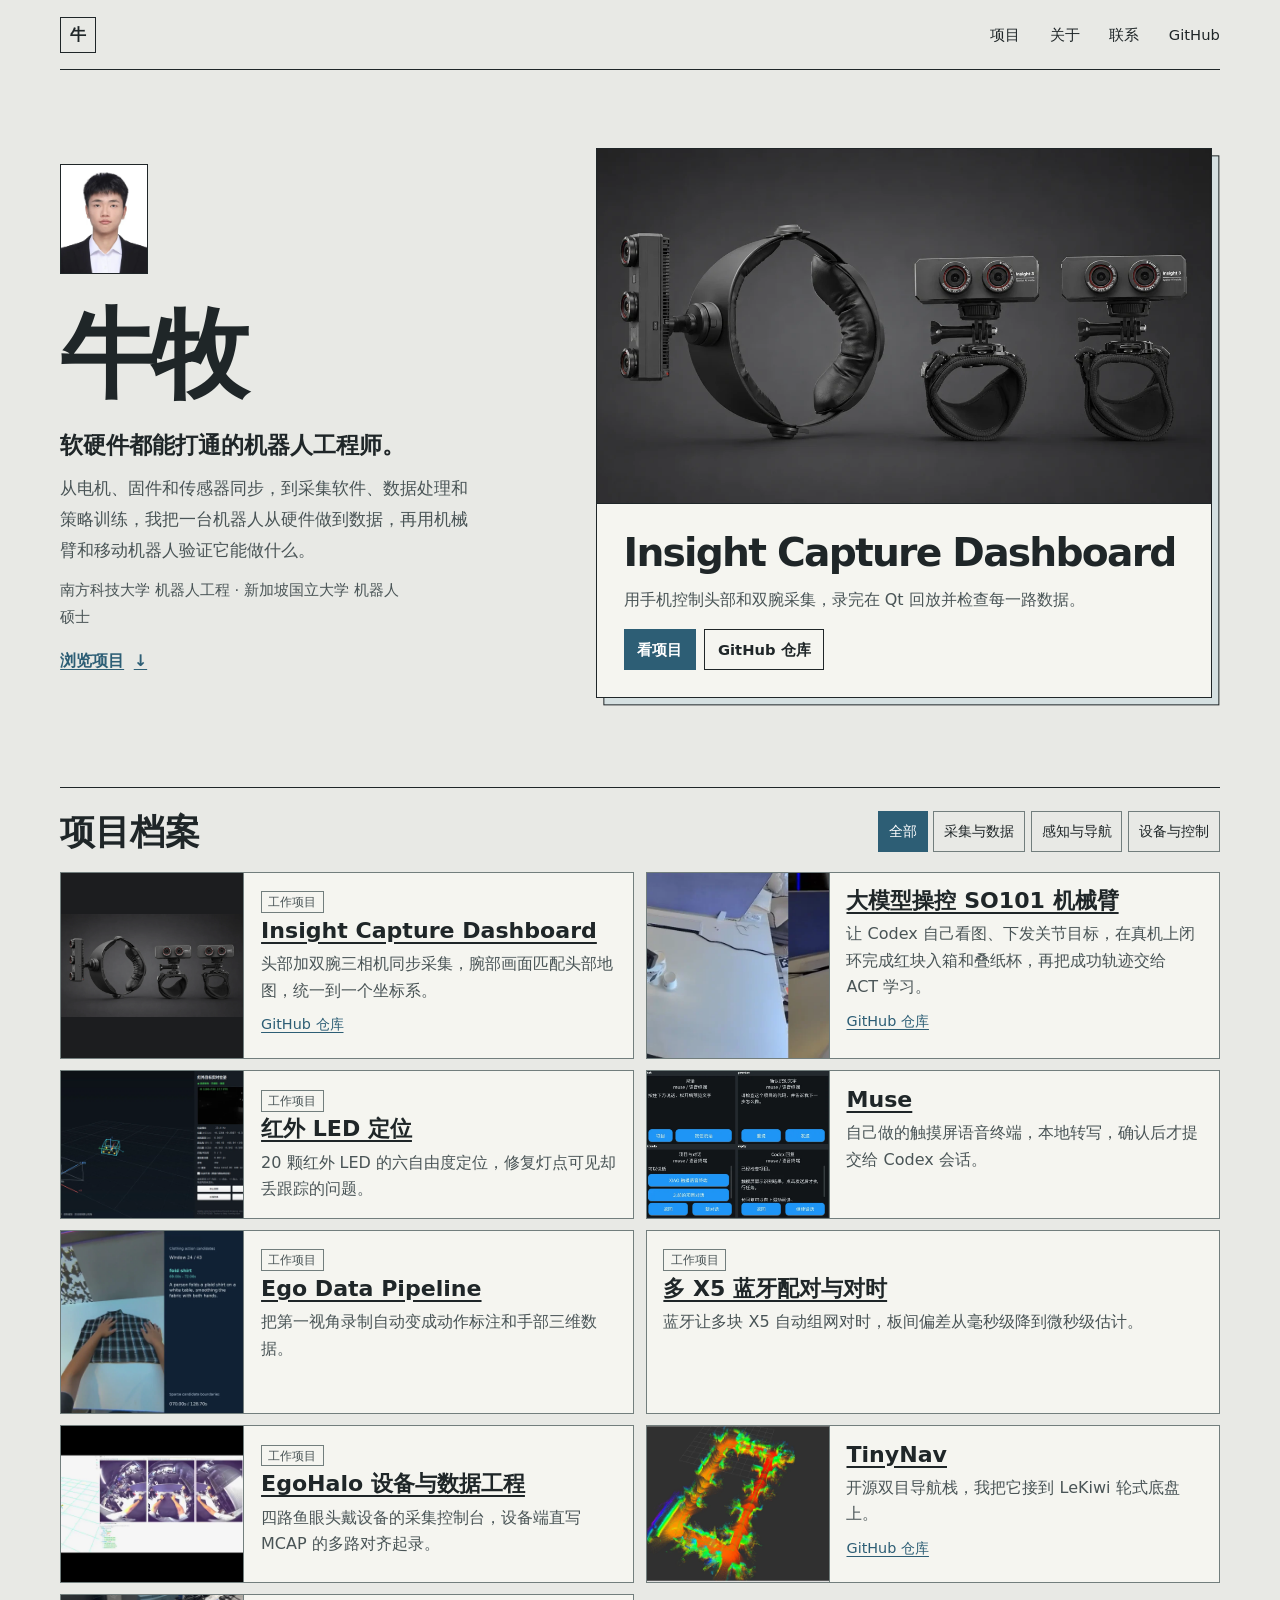
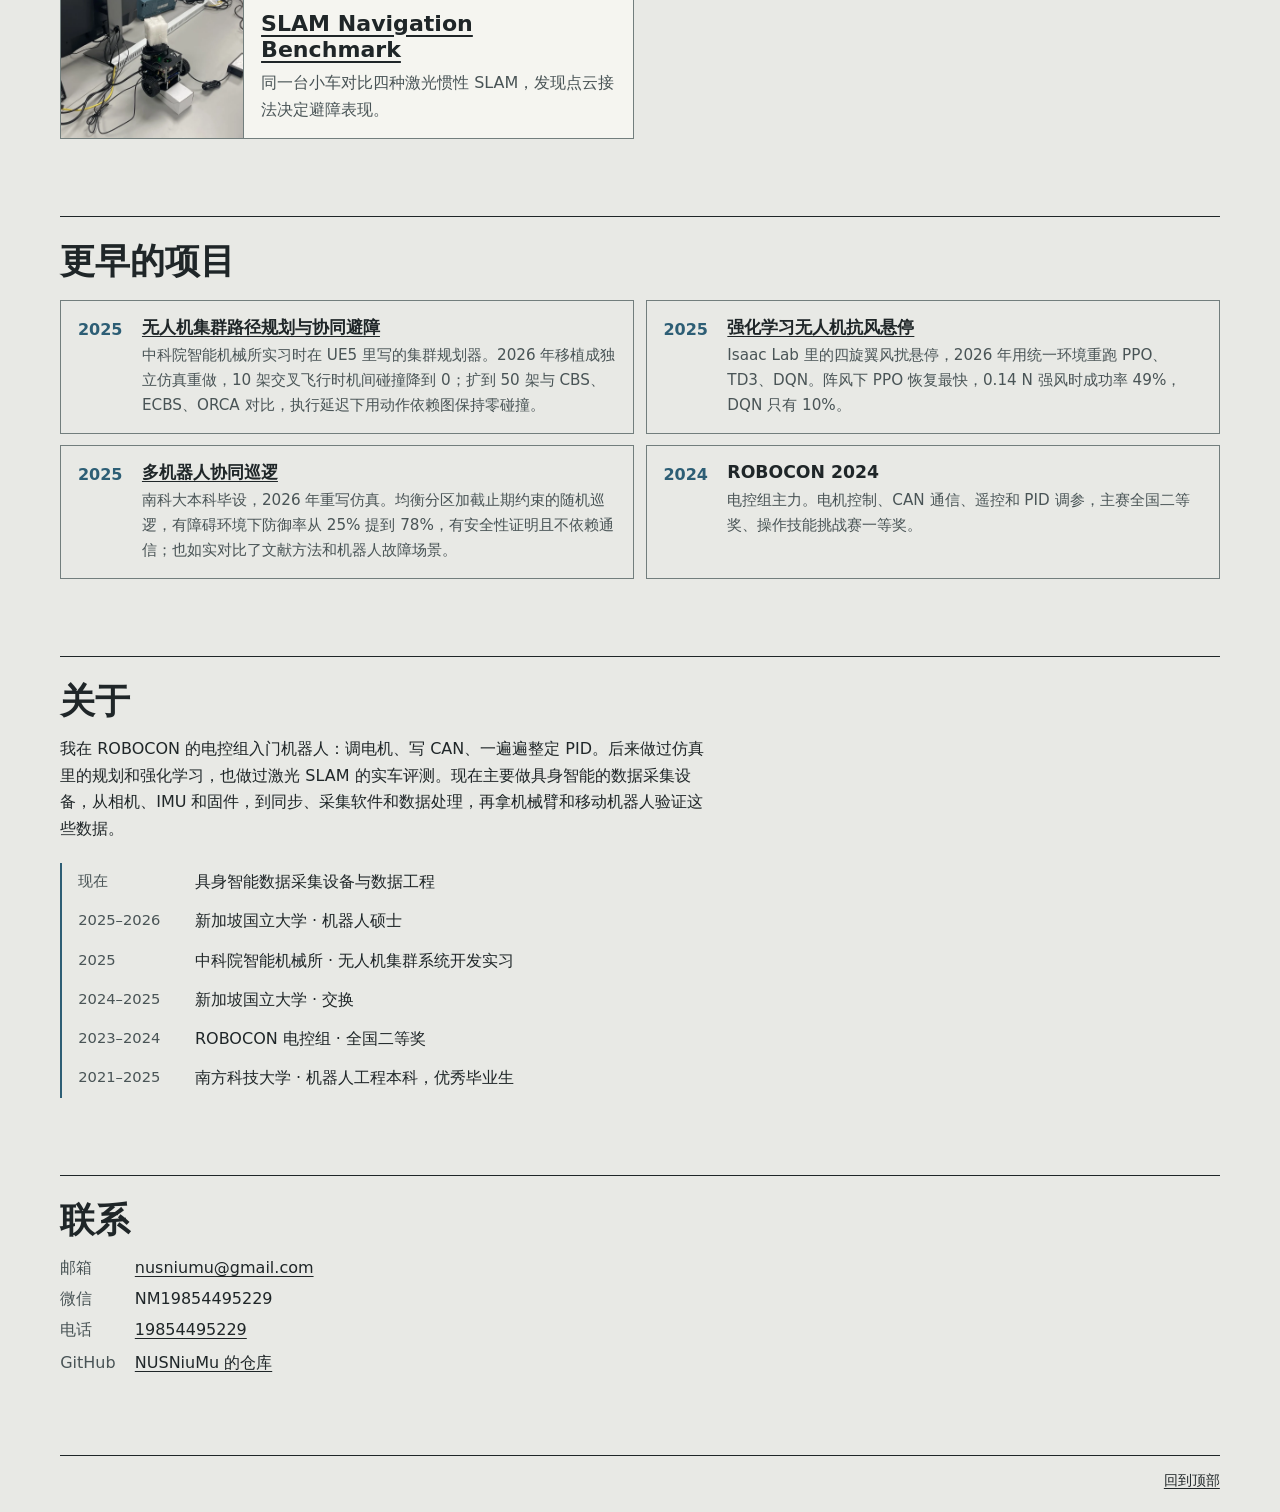
==== index.html @ 0d326bdf "Deepen all project pages: method tables, comparisons, new charts - Add data-table style; method over" ====
<!doctype html>
<html lang="zh-CN">
  <head>
    <meta charset="utf-8">
    <meta name="viewport" content="width=device-width, initial-scale=1">
    <meta name="text-scale" content="scale">
    <meta name="color-scheme" content="light dark">
    <meta name="theme-color" content="#e8e9e5" media="(prefers-color-scheme: light)">
    <meta name="theme-color" content="#181e21" media="(prefers-color-scheme: dark)">
    <meta name="referrer" content="strict-origin-when-cross-origin">
    <meta name="description" content="牛牧的个人网站，记录机器人采集、真机实验和我做的设备。">
    <meta property="og:type" content="website">
    <meta property="og:title" content="牛牧 · 机器人项目">
    <meta property="og:description" content="机器人采集、真机实验和我做的设备。">
    <meta property="og:image" content="https://nusniumu.github.io/assets/project-media/insight-wearable-kit.webp">
    <meta property="og:image:alt" content="Insight 头部与双腕采集设备">
    <title>牛牧 · 机器人项目</title>
    <link rel="canonical" href="https://nusniumu.github.io/">
    <link rel="icon" href="assets/mark.png" type="image/png">
    <link rel="stylesheet" href="assets/site.css?v=f06f04c3">
    <script src="assets/projects.js?v=7955873b" defer></script>
  </head>
  <body id="top">
    <a class="skip-link" href="#main">跳到正文</a>
    <header class="shell masthead">
      <a class="brand" href="#top" aria-label="牛牧首页"><span aria-hidden="true">牛</span></a>
      <nav aria-label="主导航">
        <ul class="nav-list">
          <li><a href="#projects">项目</a></li>
          <li><a href="#about">关于</a></li>
          <li><a href="#contact">联系</a></li>
          <li><a href="https://github.com/NUSNiuMu">GitHub</a></li>
        </ul>
      </nav>
    </header>
    <main id="main" class="shell" tabindex="-1">
      <section class="front">
        <div class="intro">
          <img class="portrait" src="assets/niu-mu.webp" width="440" height="660" alt="牛牧的照片">
          <h1>牛牧</h1>
          <p class="tagline">软硬件都能打通的机器人工程师。</p>
          <p>从电机、固件和传感器同步，到采集软件、数据处理和策略训练，我把一台机器人从硬件做到数据，再用机械臂和移动机器人验证它能做什么。</p>
          <p class="intro-meta">南方科技大学 机器人工程 · 新加坡国立大学 机器人硕士</p>
          <a class="intro-link" href="#projects">浏览项目 <span aria-hidden="true">↓</span></a>
        </div>
        <article class="main-project">
          <img src="assets/project-media/insight-wearable-kit.webp" width="1200" height="676" fetchpriority="high" alt="Insight 头部采集设备及两台腕部相机">
          <div class="main-copy">
            <h2 lang="en">Insight Capture Dashboard</h2>
            <p>用手机控制头部和双腕采集，录完在 Qt 回放并检查每一路数据。</p>
            <div class="actions">
              <a class="button primary" href="projects/insight-capture/">看项目</a>
              <a class="button" href="https://github.com/NUSNiuMu/insight-capture-dashboard">GitHub 仓库</a>
            </div>
          </div>
        </article>
      </section>

      <section id="projects" class="archive" aria-labelledby="archive-title">
        <div id="selected-title" class="archive-heading">
          <h2 id="archive-title">项目档案</h2>
          <search class="project-filter" aria-label="筛选项目" hidden>
            <button type="button" data-filter="all" aria-controls="project-list" aria-pressed="true">全部</button>
            <button type="button" data-filter="data" aria-controls="project-list" aria-pressed="false">采集与数据</button>
            <button type="button" data-filter="navigation" aria-controls="project-list" aria-pressed="false">感知与导航</button>
            <button type="button" data-filter="control" aria-controls="project-list" aria-pressed="false">设备与控制</button>
            <p class="visually-hidden project-count" role="status"></p>
          </search>
        </div>
        <ul class="project-list" id="project-list" role="list">
          <li class="archive-item" data-category="data">
            <article>
              <img class="archive-image kit-thumb" src="assets/project-media/insight-wearable-kit.webp" width="1200" height="676" alt="Insight 头部采集设备及两台腕部相机" loading="lazy">
              <div class="archive-copy">
                <p class="tag">工作项目</p>
                <h3 lang="en"><a href="projects/insight-capture/">Insight Capture Dashboard</a></h3>
                <p>头部加双腕三相机同步采集，腕部画面匹配头部地图，统一到一个坐标系。</p>
                <a class="repo-link" href="https://github.com/NUSNiuMu/insight-capture-dashboard" aria-label="GitHub 仓库：Insight Capture Dashboard">GitHub 仓库</a>
              </div>
            </article></li>
          <li class="archive-item" data-category="control">
            <article>
              <img class="archive-image" src="assets/project-media/so101-cup-dual.webp" width="1078" height="480" alt="Codex 控制机械臂叠纸杯的双路画面" loading="lazy" decoding="async">
              <div class="archive-copy">
                <h3><a href="projects/so101-lerobot/">大模型操控 SO101 机械臂</a></h3>
                <p>让 Codex 自己看图、下发关节目标，在真机上闭环完成红块入箱和叠纸杯，再把成功轨迹交给 ACT 学习。</p>
                <a class="repo-link" href="https://github.com/NUSNiuMu/so101-lerobot-closed-loop" aria-label="GitHub 仓库：大模型操控 SO101 机械臂">GitHub 仓库</a>
              </div>
            </article></li>
          <li class="archive-item" data-category="navigation">
            <article>
              <img class="archive-image" src="assets/project-media/ir-viewer.webp" width="1120" height="700" alt="红外相机的实时三维位姿查看器" loading="lazy" decoding="async">
              <div class="archive-copy">
                <p class="tag">工作项目</p>
                <h3><a href="projects/ir-led-tracker/">红外 LED 定位</a></h3>
                <p>20 颗红外 LED 的六自由度定位，修复灯点可见却丢跟踪的问题。</p>

              </div>
            </article></li>
          <li class="archive-item" data-category="control">
            <article>
              <img class="archive-image" src="assets/project-media/muse-ui.webp" width="660" height="520" alt="Muse 触摸屏交互预览" loading="lazy" decoding="async">
              <div class="archive-copy">
                <h3 lang="en"><a href="projects/muse/">Muse</a></h3>
                <p>自己做的触摸屏语音终端，本地转写，确认后才提交给 Codex 会话。</p>

              </div>
            </article></li>
          <li class="archive-item" data-category="data">
            <article>
              <img class="archive-image" src="assets/project-media/ego-action-review.webp" width="800" height="800" alt="录制画面与动作候选的对照" loading="lazy" decoding="async">
              <div class="archive-copy">
                <p class="tag">工作项目</p>
                <h3 lang="en"><a href="projects/ego-data-pipeline/">Ego Data Pipeline</a></h3>
                <p>把第一视角录制自动变成动作标注和手部三维数据。</p>

              </div>
            </article></li>
          <li class="archive-item" data-category="control">
            <article>

              <div class="archive-copy">
                <p class="tag">工作项目</p>
                <h3><a href="projects/multi-x5-time-sync/">多 X5 蓝牙配对与对时</a></h3>
                <p>蓝牙让多块 X5 自动组网对时，板间偏差从毫秒级降到微秒级估计。</p>

              </div>
            </article></li>
          <li class="archive-item" data-category="data">
            <article>
              <img class="archive-image" src="assets/insight-v1/insight-egohalo-four-view.webp" width="1280" height="720" alt="EgoHalo 的四路实机相机与位姿" loading="lazy" decoding="async">
              <div class="archive-copy">
                <p class="tag">工作项目</p>
                <h3><a href="projects/egohalo/">EgoHalo 设备与数据工程</a></h3>
                <p>四路鱼眼头戴设备的采集控制台，设备端直写 MCAP 的多路对齐起录。</p>

              </div>
            </article></li>
          <li class="archive-item" data-category="navigation">
            <article>
              <img class="archive-image" src="assets/tinynav-map.webp" width="960" height="708" alt="TinyNav 上游地图示例" loading="lazy">
              <div class="archive-copy">
                <h3 lang="en"><a href="projects/tinynav/">TinyNav</a></h3>
                <p>开源双目导航栈，我把它接到 LeKiwi 轮式底盘上。</p>
                <a class="repo-link" href="https://github.com/UniflexAI/tinynav" aria-label="GitHub 仓库：TinyNav">GitHub 仓库</a>
              </div>
            </article></li>
          <li class="archive-item" data-category="navigation">
            <article>
              <img class="archive-image" src="assets/slam-robot.webp" width="1200" height="640" alt="实验桌上的移动机器人底盘和 Livox MID360 激光雷达" loading="lazy" decoding="async">
              <div class="archive-copy">
                <h3 lang="en"><a href="projects/slam-navigation/">SLAM Navigation Benchmark</a></h3>
                <p>同一台小车对比四种激光惯性 SLAM，发现点云接法决定避障表现。</p>
              </div>
            </article></li>
        </ul>
      </section>

      <section id="early" class="archive" aria-labelledby="early-title">
        <h2 id="early-title">更早的项目</h2>
        <ul class="early-list" role="list">
          <li>
            <span class="early-year">2025</span>
            <div>
              <h3><a href="projects/drone-swarm-planning/">无人机集群路径规划与协同避障</a></h3>
              <p>中科院智能机械所实习时在 UE5 里写的集群规划器。2026 年移植成独立仿真重做，10 架交叉飞行时机间碰撞降到 0；扩到 50 架与 CBS、ECBS、ORCA 对比，执行延迟下用动作依赖图保持零碰撞。</p>
            </div>
          </li>
          <li>
            <span class="early-year">2025</span>
            <div>
              <h3><a href="projects/drone-hover-rl/">强化学习无人机抗风悬停</a></h3>
              <p>Isaac Lab 里的四旋翼风扰悬停，2026 年用统一环境重跑 PPO、TD3、DQN。阵风下 PPO 恢复最快，0.14 N 强风时成功率 49%，DQN 只有 10%。</p>
            </div>
          </li>
          <li>
            <span class="early-year">2025</span>
            <div>
              <h3><a href="projects/multi-robot-patrol/">多机器人协同巡逻</a></h3>
              <p>南科大本科毕设，2026 年重写仿真。均衡分区加截止期约束的随机巡逻，有障碍环境下防御率从 25% 提到 78%，有安全性证明且不依赖通信；也如实对比了文献方法和机器人故障场景。</p>
            </div>
          </li>
          <li>
            <span class="early-year">2024</span>
            <div>
              <h3 lang="en">ROBOCON 2024</h3>
              <p>电控组主力。电机控制、CAN 通信、遥控和 PID 调参，主赛全国二等奖、操作技能挑战赛一等奖。</p>
            </div>
          </li>
        </ul>
      </section>

      <section id="about" class="archive" aria-labelledby="about-title">
        <h2 id="about-title">关于</h2>
        <p class="about-text">我在 ROBOCON 的电控组入门机器人：调电机、写 CAN、一遍遍整定 PID。后来做过仿真里的规划和强化学习，也做过激光 SLAM 的实车评测。现在主要做具身智能的数据采集设备，从相机、IMU 和固件，到同步、采集软件和数据处理，再拿机械臂和移动机器人验证这些数据。</p>
        <ol class="timeline" role="list">
          <li><span>现在</span>具身智能数据采集设备与数据工程</li>
          <li><span>2025–2026</span>新加坡国立大学 · 机器人硕士</li>
          <li><span>2025</span>中科院智能机械所 · 无人机集群系统开发实习</li>
          <li><span>2024–2025</span>新加坡国立大学 · 交换</li>
          <li><span>2023–2024</span>ROBOCON 电控组 · 全国二等奖</li>
          <li><span>2021–2025</span>南方科技大学 · 机器人工程本科，优秀毕业生</li>
        </ol>
      </section>

      <section id="contact">
        <h2>联系</h2>
        <dl class="contact-details">
          <dt>邮箱</dt>
          <dd><a href="mailto:nusniumu@gmail.com">nusniumu@gmail.com</a></dd>
          <dt>微信</dt>
          <dd>NM19854495229</dd>
          <dt>电话</dt>
          <dd><a href="tel:+8619854495229">19854495229</a></dd>
          <dt>GitHub</dt>
          <dd><a href="https://github.com/NUSNiuMu?tab=repositories">NUSNiuMu 的仓库</a></dd>
        </dl>
      </section>
    </main>
    <footer class="shell site-footer"><a href="#top">回到顶部</a></footer>
  </body>
</html>
---- assets/site.css ----
:root {
  color-scheme: light dark;
  --page: #e8e9e5;
  --ink: #1f2628;
  --muted: #495456;
  --line: #727e7d;
  --paper: #f5f5f0;
  --accent: #2d5e75;
  --on-accent: #fff;
  --tint: #d5e0e1;
  --measure: 73rem;
  --gutter: clamp(1rem, 4.7vw, 4.5rem);
  font-family: "PingFang SC", "Noto Sans CJK SC", "Microsoft YaHei", system-ui, sans-serif;
  line-height: 1.65;
  background: var(--page);
  color: var(--ink);
}

@media (prefers-color-scheme: dark) {
  :root {
    --page: #181e21;
    --ink: #e6ebea;
    --muted: #b0bdbd;
    --line: #78898c;
    --paper: #222b2e;
    --accent: #9bc8de;
    --on-accent: #162226;
    --tint: #293e46;
  }
}

*, *::before, *::after { box-sizing: border-box; }
body { margin: 0; }
img, video { display: block; max-inline-size: 100%; block-size: auto; }
h1, h2, h3, figure, p { margin: 0; }
h1, h2, h3 { line-height: 1.19; text-wrap: balance; overflow-wrap: anywhere; }
p, a { overflow-wrap: anywhere; }
a { color: inherit; text-underline-offset: .2em; text-decoration-thickness: .075em; }
a:hover { color: var(--accent); }
button { font: inherit; cursor: pointer; }
:focus-visible { outline: 3px solid var(--accent); outline-offset: 4px; }
[hidden] { display: none !important; }
[tabindex="-1"]:focus { outline: none; }
[id] { scroll-margin-block: 1.25rem; }
::selection { background: var(--accent); color: var(--on-accent); }

.shell {
  inline-size: min(var(--measure), 100% - 2 * var(--gutter));
  margin-inline: auto;
}

.skip-link {
  position: absolute;
  inset: .55rem auto auto var(--gutter);
  z-index: 2;
  background: var(--accent);
  color: var(--on-accent);
  padding: .4rem .8rem;
  transform: translateY(-150%);
}

.skip-link:focus { transform: none; color: var(--on-accent); }

.visually-hidden {
  position: absolute;
  inline-size: 1px;
  block-size: 1px;
  overflow: hidden;
  clip-path: inset(50%);
  white-space: nowrap;
}

.masthead, .case-header {
  display: flex;
  flex-wrap: wrap;
  align-items: center;
  justify-content: space-between;
  gap: .45rem 1.3rem;
  min-block-size: 4.4rem;
  padding-block: .55rem;
  border-block-end: 1px solid var(--ink);
}

.brand {
  display: inline-grid;
  place-items: center;
  min-inline-size: 2.25rem;
  min-block-size: 2.25rem;
  padding-inline: .32rem;
  border: 1px solid var(--ink);
  font-weight: 730;
  line-height: 1.1;
  text-decoration: none;
}
.brand:hover { border-color: var(--accent); }

.nav-list, .project-list, .toc ul, .metrics, .case-links {
  list-style: none;
  padding: 0;
  margin: 0;
}

.nav-list { display: flex; flex-wrap: wrap; gap: 0 clamp(.6rem, 2.55vw, 1.85rem); }
.nav-list a { display: inline-flex; align-items: center; min-block-size: 2.25rem; font-size: .92rem; text-decoration: none; }
.nav-list a:hover { text-decoration: underline; }

.front {
  display: grid;
  grid-template-columns: minmax(0, .84fr) minmax(0, 1.16fr);
  gap: clamp(2rem, 6.6vw, 6.25rem);
  align-items: center;
  padding-block: clamp(2.6rem, 6.1vw, 5.35rem) clamp(3.45rem, 7vw, 5.75rem);
}

.intro { min-inline-size: 0; }
.portrait {
  inline-size: 5.5rem;
  aspect-ratio: 4 / 5;
  object-fit: cover;
  object-position: 50% 30%;
  border: 1px solid var(--ink);
  background: var(--paper);
  margin-block-end: 1.4rem;
}
.intro h1 { font-size: clamp(3.45rem, 7.7vw, 6.05rem); font-weight: 800; letter-spacing: -.06em; }
.intro p { max-inline-size: 24em; margin-block-start: 1.45rem; font-size: 1.09rem; line-height: 1.78; }
.intro-link { display: inline-flex; align-items: center; gap: .6rem; min-block-size: 2.6rem; margin-block-start: .65rem; color: var(--accent); font-weight: 690; }

.main-project {
  min-inline-size: 0;
  margin-inline-end: .46rem;
  border: 1px solid var(--ink);
  background: var(--paper);
  box-shadow: .46rem .46rem 0 -1px var(--tint), .46rem .46rem 0 0 var(--ink);
}
.main-project > img { inline-size: 100%; aspect-ratio: 1200 / 690; object-fit: cover; background: var(--tint); }
.main-copy { padding: clamp(1rem, 2.5vw, 1.65rem); border-block-start: 1px solid var(--ink); }
.main-copy h2 { font-family: system-ui, sans-serif; font-size: clamp(1.55rem, 3.1vw, 2.45rem); font-weight: 760; letter-spacing: -.045em; }
.main-copy p { margin-block-start: .65rem; color: var(--muted); }
.actions { display: flex; flex-wrap: wrap; gap: .5rem; margin-block-start: 1rem; }
.button, .case-links a {
  display: inline-flex;
  align-items: center;
  min-block-size: 2.55rem;
  padding: .35rem .8rem;
  border: 1px solid var(--ink);
  font-size: .92rem;
  font-weight: 660;
  text-decoration: none;
}
.button:hover, .case-links a:hover { background: var(--tint); border-color: var(--accent); }
.button.primary { background: var(--accent); border-color: var(--accent); color: var(--on-accent); }
.button.primary:hover { text-decoration: underline; }

.archive, #contact { border-block-start: 1px solid var(--ink); padding-block: 1.45rem clamp(2.65rem, 6vw, 4.8rem); }
.archive h2, #contact h2 { font-size: clamp(1.55rem, 3vw, 2.2rem); font-weight: 760; }

.archive-heading { display: flex; flex-wrap: wrap; align-items: start; justify-content: space-between; gap: .85rem; }
.project-filter { display: flex; flex-wrap: wrap; gap: .35rem; }
.project-filter button {
  min-block-size: 2.55rem;
  padding: .3rem .62rem;
  border: 1px solid var(--line);
  background: transparent;
  color: var(--ink);
  font-size: .89rem;
}
.project-filter button:hover { border-color: var(--accent); color: var(--accent); }
.project-filter button[aria-pressed="true"] { background: var(--accent); border-color: var(--accent); color: var(--on-accent); }
.project-list { display: grid; grid-template-columns: repeat(2, minmax(0, 1fr)); gap: .7rem; margin-block-start: 1.15rem; }
.archive-item { min-inline-size: 0; border: 1px solid var(--line); background: var(--paper); }
.archive-item article { block-size: 100%; display: grid; grid-template-columns: minmax(0, 1fr); }
.archive-item article:has(.archive-image) { grid-template-columns: 32% minmax(0, 1fr); }
.archive-image { inline-size: 100%; block-size: 100%; min-block-size: 6.2rem; object-fit: cover; border-inline-end: 1px solid var(--line); background: var(--tint); }
.archive-copy { min-inline-size: 0; padding: .95rem 1.05rem; }
.archive-copy h3 { font-size: clamp(1.14rem, 2vw, 1.38rem); }
.archive-copy p { margin-block-start: .45rem; color: var(--muted); }
.repo-link { display: inline-flex; align-items: center; min-block-size: 2.25rem; margin-block-start: .2rem; color: var(--accent); font-size: .9rem; }

.contact-details { display: grid; grid-template-columns: auto minmax(0, 1fr); align-items: baseline; gap: .2rem 1.2rem; margin-block: .8rem 0; }
.contact-details dt { color: var(--muted); }
.contact-details dd { margin: 0; overflow-wrap: anywhere; }
.contact-details a, .site-footer a { display: inline-flex; align-items: center; min-block-size: 1.85rem; }
.site-footer { display: flex; justify-content: end; border-block-start: 1px solid var(--ink); padding-block: .6rem 1.05rem; font-size: .9rem; }

.case-shell { padding-block: clamp(2rem, 5vw, 4.4rem) clamp(2.8rem, 6vw, 5rem); }
.case-title, .case-intro { max-inline-size: 68rem; margin-block-end: clamp(1.5rem, 3.4vw, 2.75rem); }
.case-title h1, .case-intro h1 { font-size: clamp(2.35rem, 6.25vw, 5rem); font-weight: 780; letter-spacing: -.054em; overflow-wrap: anywhere; }
.case-back { display: inline-flex; align-items: center; min-block-size: 1.8rem; color: var(--accent); font-weight: 660; }
.lead, .case-intro p { max-inline-size: 53ch; margin-block-start: .9rem; color: var(--muted); font-size: 1.1rem; }
.case-links { display: flex; flex-wrap: wrap; gap: .55rem; margin-block-start: .85rem; }

.case-media { max-inline-size: 65rem; margin-block-end: 1.4rem; }
.case-media img, .case-media video { inline-size: 100%; border: 1px solid var(--ink); background: var(--tint); }
.case-media video { aspect-ratio: 16 / 9; }
.case-media figcaption { padding-block: .45rem 0; color: var(--muted); font-size: .92rem; }
.case-media figcaption a { color: var(--accent); }
.case-media.map img { max-block-size: 32rem; object-fit: contain; background: #eee; }

.steps {
  display: grid;
  grid-template-columns: repeat(auto-fit, minmax(min(100%, 10.5rem), 1fr));
  list-style: none;
  counter-reset: step;
  gap: 1px;
  margin: 0;
  padding: 1px;
  background: var(--line);
}
.steps li {
  counter-increment: step;
  display: flex;
  gap: .62rem;
  min-block-size: 3.15rem;
  align-items: center;
  padding: .7rem .75rem;
  border-inline-start: 3px solid var(--accent);
  background: var(--paper);
  font-weight: 650;
}
.steps li::before { content: counter(step); color: var(--accent); font-variant-numeric: tabular-nums; font-weight: 720; }
.steps.parallel li::before { content: none; }


.case-layout { display: grid; grid-template-columns: minmax(9rem, .29fr) minmax(0, 1fr); gap: clamp(1.5rem, 6vw, 5rem); align-items: start; margin-block-start: clamp(2rem, 4.4vw, 3.4rem); }
.toc { position: sticky; inset-block-start: 1.1rem; min-inline-size: 0; border-block-start: 1px solid var(--ink); padding-block-start: .7rem; }
.toc a { display: block; padding-block: .28rem; font-size: .96rem; }
.chapter, .case-section { border-block-start: 1px solid var(--line); padding-block: 1.1rem 1.9rem; }
.chapter h2, .case-section h2 { font-size: clamp(1.45rem, 3vw, 2.2rem); letter-spacing: -.025em; }
.chapter h3 { margin-block-start: 1.55rem; font-size: 1.13rem; }
.chapter p, .case-section p { max-inline-size: 64ch; margin-block-start: .75rem; }
.chapter .steps { margin-block-start: 1rem; }
.chapter .case-media { margin-block: 1.2rem 0; }
.case-return { margin-block-start: 1.25rem; }

.metrics { max-inline-size: 36rem; display: grid; gap: .7rem; margin-block-start: 1rem; }
.metrics li { display: grid; grid-template-columns: minmax(0, 1fr) auto; gap: .15rem .9rem; align-items: baseline; padding: .55rem .75rem; border: 1px solid var(--line); background: var(--paper); }
.metrics strong { font-variant-numeric: tabular-nums; }
.bar { grid-column: 1 / -1; display: block; block-size: .25rem; background: var(--tint); }
.bar span { display: block; block-size: 100%; inline-size: calc(var(--fraction) * 100%); background: var(--accent); }

@media (max-width: 54rem) {
  .front { gap: 1.75rem; }
  .case-layout { display: block; }
  .toc { position: static; margin-block-end: 1.5rem; }
  .toc ul { display: flex; flex-wrap: wrap; gap: .1rem 1rem; }
}

@media (max-width: 42rem) {
  .front, .project-list { grid-template-columns: minmax(0, 1fr); }
  .front { gap: 1.7rem; padding-block: 1.75rem 2.65rem; }
  .intro { display: grid; grid-template-columns: auto minmax(0, 1fr); align-items: center; column-gap: .85rem; }
  .portrait { inline-size: 3.65rem; margin: 0; }
  .intro h1 { font-size: clamp(2.9rem, 9vw, 4.4rem); }
  .intro p, .intro-link { grid-column: 1 / -1; }
  .intro p { margin-block-start: .9rem; font-size: 1rem; }
  .intro-link { justify-self: start; margin-block-start: .2rem; }
}

@media (max-width: 22rem) {
  .archive-item article:has(.archive-image) { grid-template-columns: minmax(0, 1fr); }
  .archive-image { block-size: auto; max-block-size: 9rem; border-inline-end: 0; border-block-end: 1px solid var(--line); }
  .nav-list { column-gap: .55rem; }
  .main-project { margin-inline-end: .35rem; box-shadow: .35rem .35rem 0 -1px var(--tint), .35rem .35rem 0 0 var(--ink); }
}

@media (forced-colors: active) {
  .project-filter button[aria-pressed="true"], .button.primary { border: 2px solid Highlight; }
}

.archive-image.kit-thumb { object-fit: contain; background: #1c1d1f; }
.case-media .sample-video { aspect-ratio: auto; }

.insight-hero {
  display: grid;
  grid-template-columns: minmax(0, .88fr) minmax(0, 1.12fr);
  gap: clamp(1.4rem, 4vw, 3.65rem);
  align-items: center;
  padding-block-end: clamp(1.35rem, 3vw, 2.4rem);
  border-block-end: 1px solid var(--ink);
}
.insight-hero .case-title, .insight-hero .case-media { margin-block-end: 0; }
.insight-hero h1 { font-size: clamp(2.45rem, 5.35vw, 4.45rem); }
.insight-case .chapter { padding-block: clamp(1.35rem, 3vw, 2.3rem) clamp(2rem, 4vw, 3.5rem); }
.insight-case .chapter h3 { margin-block-start: clamp(1.6rem, 3.3vw, 2.6rem); }
.insight-figure { margin-block: 1.35rem; }
.insight-figure figcaption { margin-block-start: .55rem; color: var(--muted); font-size: .9rem; }
.kit-photo { inline-size: 100%; block-size: auto; border: 1px solid var(--ink); }

.insight-pairs, .insight-flow, .insight-results {
  display: grid;
  grid-template-columns: repeat(3, minmax(0, 1fr));
  margin-block: 1.2rem 0;
  border-block: 1px solid var(--line);
}
.insight-pairs > div, .insight-flow > li, .insight-results > div { padding: .8rem; }
.insight-pairs > div + div, .insight-flow > li + li, .insight-results > div + div { border-inline-start: 1px solid var(--line); }
.insight-pairs dt, .insight-flow strong { color: var(--accent); font-weight: 720; }
.insight-pairs dd, .insight-results dd, .qt-tools dd { margin-inline-start: 0; }
.insight-pairs dd, .insight-flow span { display: block; margin-block-start: .18rem; }
.insight-flow { padding: 0; list-style: none; background: var(--paper); }
.insight-flow strong { display: block; }
.recording-inputs { grid-template-columns: repeat(2, minmax(0, 1fr)); }
.insight-case .recording-output {
  max-inline-size: none;
  margin: 0;
  padding: .72rem .8rem;
  background: var(--tint);
}
.recording-output strong, .recording-output span { display: block; }
.insight-results { font-variant-numeric: tabular-nums; }
.insight-results dt { color: var(--muted); font-size: .88rem; }
.insight-results dd { font-size: clamp(1.25rem, 2.6vw, 1.8rem); font-weight: 770; overflow-wrap: anywhere; }

.qt-tools { margin-block: .85rem 0; }
.qt-tools > div {
  display: grid;
  grid-template-columns: minmax(0, 8.2rem) minmax(0, 1fr);
  gap: .35rem 1.2rem;
  padding-block: .85rem;
  border-block-start: 1px solid var(--line);
}
.qt-tools dt { font-weight: 740; overflow-wrap: anywhere; }
.qt-tools dd { max-inline-size: 60ch; }
.quality-examples { display: grid; grid-template-columns: repeat(2, minmax(0, 1fr)); gap: 1rem; }

@media (max-width: 54rem) {
  .insight-hero { grid-template-columns: minmax(0, 1fr); }
}

@media (max-width: 42rem) {
  .insight-pairs, .insight-flow, .insight-results, .qt-tools > div, .quality-examples { grid-template-columns: minmax(0, 1fr); }
  .insight-pairs > div + div, .insight-flow > li + li, .insight-results > div + div {
    border-inline-start: 0;
    border-block-start: 1px solid var(--line);
  }
}

.insight-v1 .insight-media-grid {
  display: grid;
  grid-template-columns: repeat(2, minmax(0, 1fr));
  gap: 1.1rem;
}
.insight-v1 .insight-text-media {
  display: grid;
  grid-template-columns: minmax(0, 1fr) minmax(0, .65fr);
  align-items: start;
  gap: clamp(1rem, 3vw, 2.4rem);
  margin-block: 1.2rem;
}
.insight-v1 .insight-phone-section { grid-template-columns: minmax(0, .72fr) minmax(0, 1fr); }
.insight-v1 .device-phone { inline-size: min(100%, 21rem); }
.insight-v1 .insight-text-media > .case-media { margin-block: 0; }
.insight-v1 .insight-text-media > div > p { margin-block-start: 0; }
.insight-v1 .insight-media-title {
  display: block;
  margin-block-end: .15rem;
  color: var(--ink);
  font-weight: 720;
}
.insight-v1 .insight-facts { margin-block: 1rem 0; }
.insight-v1 .insight-facts > div {
  border-block-start: 1px solid var(--line);
  padding-block: .6rem;
}
.insight-v1 .insight-facts dt { font-weight: 700; }
.insight-v1 .insight-facts dd {
  margin: .2rem 0 0;
  color: var(--muted);
}
.insight-v1 .screenshot-link { display: block; }
.insight-v1 .insight-disclosure {
  margin-block: 1.1rem;
  border-block: 1px solid var(--line);
}
.insight-v1 .insight-disclosure > summary {
  padding-block: .72rem;
  cursor: pointer;
  font-weight: 660;
}
.insight-v1 .insight-disclosure[open] { padding-block-end: .95rem; }
.insight-v1 .insight-disclosure[open] > .case-media,
.insight-v1 .insight-disclosure[open] > .insight-media-grid > .case-media { margin-block-start: .55rem; }
.insight-v1 .insight-mobile-gallery { max-inline-size: 43rem; }

@media (max-width: 42rem) {
  .insight-v1 .insight-text-media,
  .insight-v1 .insight-media-grid { grid-template-columns: minmax(0, 1fr); }
  .insight-v1 .device-phone { margin-inline: auto; }
}

/* Portfolio case figures */
.portfolio-case .case-title-line { display: block; }
.portfolio-case .insight-text-media .case-media img {
  max-block-size: 24rem;
  object-fit: contain;
  background: var(--paper);
}
.portfolio-case .insight-text-media > div > p + p { margin-block-start: .8rem; }
.portfolio-case .comparison,
.portfolio-case .action-mask {
  padding: clamp(.75rem, 2vw, 1.15rem);
  border: 1px solid var(--line);
  background: var(--paper);
}
.portfolio-case .comparison figcaption { padding-block-start: 0; }
.portfolio-case .comparison dl {
  display: grid;
  grid-template-columns: repeat(auto-fit, minmax(min(100%, 9rem), 1fr));
  gap: .9rem;
  margin-block: .9rem 0;
}
.portfolio-case .comparison dt { font-size: .88rem; }
.portfolio-case .comparison dd { margin: .15rem 0 0; font-variant-numeric: tabular-nums; }
.portfolio-case .comparison dd b { font-size: 1.4rem; }
.portfolio-case .comparison-track {
  display: block;
  block-size: .34rem;
  margin-block-start: .4rem;
  background: var(--tint);
}
.portfolio-case .comparison-track > span {
  display: block;
  block-size: 100%;
  background: var(--accent);
}
.portfolio-case .mask-grid {
  display: grid;
  grid-template-columns: repeat(8, minmax(0, 1fr));
  gap: .28rem;
}
.portfolio-case .mask-grid > span {
  min-block-size: 1.6rem;
  border: 1px solid var(--line);
  background: var(--tint);
}
.portfolio-case .mask-grid > span:first-child {
  background: var(--accent);
  border-color: var(--accent);
}
@media (min-width: 42rem) {
  .portfolio-case .mask-grid { grid-template-columns: repeat(16, minmax(0, 1fr)); }
}

/* Homepage: tagline, tags, early projects, about */
.intro .tagline { margin-block-start: 1.1rem; font-size: clamp(1.2rem, 2.2vw, 1.45rem); font-weight: 720; line-height: 1.4; }
.intro .tagline + p { margin-block-start: .7rem; color: var(--muted); }
.intro .intro-meta { margin-block-start: .7rem; color: var(--muted); font-size: .92rem; }
.tag { display: inline-block; margin-block-end: .3rem; padding: 0 .4rem; border: 1px solid var(--line); color: var(--muted); font-size: .78rem; line-height: 1.6; }
.archive-copy .tag { margin-block-start: 0; color: var(--muted); }

.early-list { list-style: none; padding: 0; margin: 1.15rem 0 0; display: grid; grid-template-columns: repeat(2, minmax(0, 1fr)); gap: .7rem; }
.early-list li { display: grid; grid-template-columns: 3.2rem minmax(0, 1fr); gap: .8rem; padding: .95rem 1.05rem; border: 1px solid var(--line); }
.early-year { color: var(--accent); font-weight: 720; font-variant-numeric: tabular-nums; }
.early-list h3 { font-size: 1.08rem; }
.early-list p { margin-block-start: .35rem; color: var(--muted); font-size: .95rem; }

.about-text { max-inline-size: 64ch; margin-block-start: .9rem; }
.timeline { list-style: none; padding: 0; margin: 1.3rem 0 0; max-inline-size: 44rem; border-inline-start: 2px solid var(--accent); }
.timeline li { display: grid; grid-template-columns: 6.5rem minmax(0, 1fr); gap: .8rem; padding: .4rem 0 .4rem 1rem; }
.timeline span { color: var(--muted); font-variant-numeric: tabular-nums; font-size: .92rem; }

@media (max-width: 42rem) {
  .early-list { grid-template-columns: minmax(0, 1fr); }
  .intro .tagline, .intro .intro-meta { grid-column: 1 / -1; }
  .timeline li { grid-template-columns: minmax(0, 1fr); gap: 0; }
}

/* Case summary box */
.case-summary {
  display: grid;
  grid-template-columns: repeat(2, minmax(0, 1fr));
  margin: clamp(1.2rem, 3vw, 2rem) 0 0;
  border: 1px solid var(--ink);
  background: var(--paper);
}
.case-summary > div { padding: .75rem 1rem; border-block-end: 1px solid var(--line); }
.case-summary > div:nth-child(odd) { border-inline-end: 1px solid var(--line); }
.case-summary > div:nth-last-child(-n+2) { border-block-end: 0; }
.case-summary dt { color: var(--muted); font-size: .85rem; }
.case-summary dd { margin: .15rem 0 0; }
.case-summary .summary-key { background: var(--tint); }
.case-summary .summary-key dt { color: var(--accent); font-weight: 720; }

/* Horizontal bar comparison */
.portfolio-case .bar-compare { padding: clamp(.75rem, 2vw, 1.15rem); border: 1px solid var(--line); background: var(--paper); }
.portfolio-case .bar-compare figcaption { padding-block-start: 0; }
.bar-compare dl { display: grid; gap: .55rem; margin: .9rem 0 0; }
.bar-compare dl > div { display: grid; grid-template-columns: minmax(0, 11rem) minmax(0, 1fr); gap: .8rem; align-items: center; }
.bar-compare dt { font-size: .9rem; }
.bar-compare dd { display: grid; grid-template-columns: minmax(0, 1fr) 4rem; gap: .6rem; align-items: center; margin: 0; font-variant-numeric: tabular-nums; }
.bar-compare dd b { text-align: end; }
.bar-track { display: block; block-size: .7rem; background: var(--tint); }
.bar-track > span { display: block; block-size: 100%; background: var(--line); }
.bar-compare .is-best .bar-track > span { background: var(--accent); }
.bar-compare .is-best dt { font-weight: 720; }

.plain-list { margin: .8rem 0 0; padding-inline-start: 1.2rem; max-inline-size: 64ch; }
.plain-list li + li { margin-block-start: .55rem; }

@media (max-width: 42rem) {
  .case-summary { grid-template-columns: minmax(0, 1fr); }
  .case-summary > div:nth-child(odd) { border-inline-end: 0; }
  .case-summary > div:nth-last-child(2) { border-block-end: 1px solid var(--line); }
  .bar-compare dl > div { grid-template-columns: minmax(0, 1fr); gap: .2rem; }
}
.case-media.portrait-media { max-inline-size: 22rem; }
.bar-compare dd { grid-template-columns: minmax(0, 1fr) 5.2rem; }
.bar-compare dd b { white-space: nowrap; }

/* Data comparison tables */
.portfolio-case .data-table { margin-block: 1.25rem; border: 1px solid var(--line); background: var(--paper); overflow-x: auto; }
.portfolio-case .data-table table { inline-size: 100%; border-collapse: collapse; font-variant-numeric: tabular-nums; font-size: .92rem; }
.portfolio-case .data-table caption { caption-side: top; text-align: start; padding: .75rem .85rem .4rem; color: var(--muted); font-size: .88rem; }
.portfolio-case .data-table caption strong { display: block; color: var(--ink); font-size: .98rem; }
.portfolio-case .data-table th, .portfolio-case .data-table td { padding: .5rem .85rem; text-align: start; border-block-start: 1px solid color-mix(in srgb, var(--line) 45%, transparent); vertical-align: top; }
.portfolio-case .data-table thead th { color: var(--muted); font-weight: 650; font-size: .85rem; border-block-start: 0; }
.portfolio-case .data-table td.num, .portfolio-case .data-table th.num { text-align: end; white-space: nowrap; }
.portfolio-case .data-table tr.is-best td { background: var(--tint); font-weight: 700; }
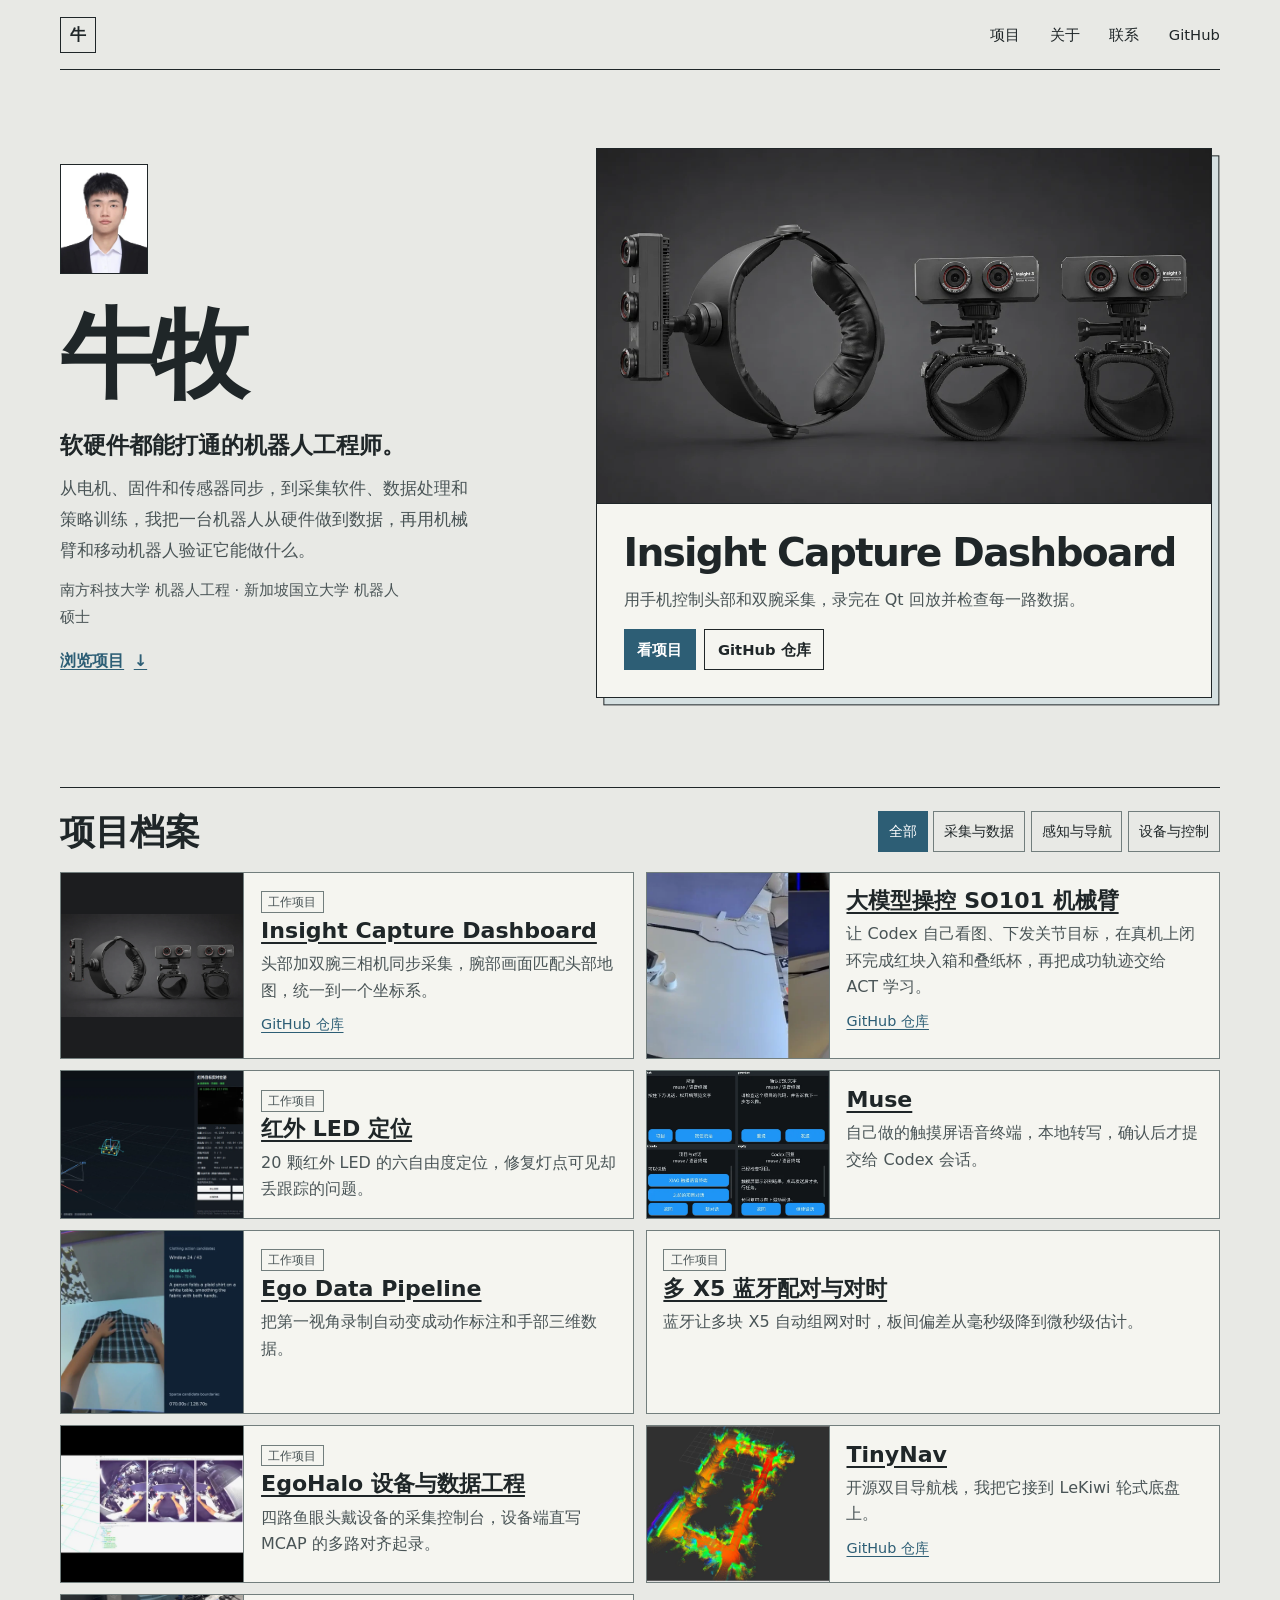
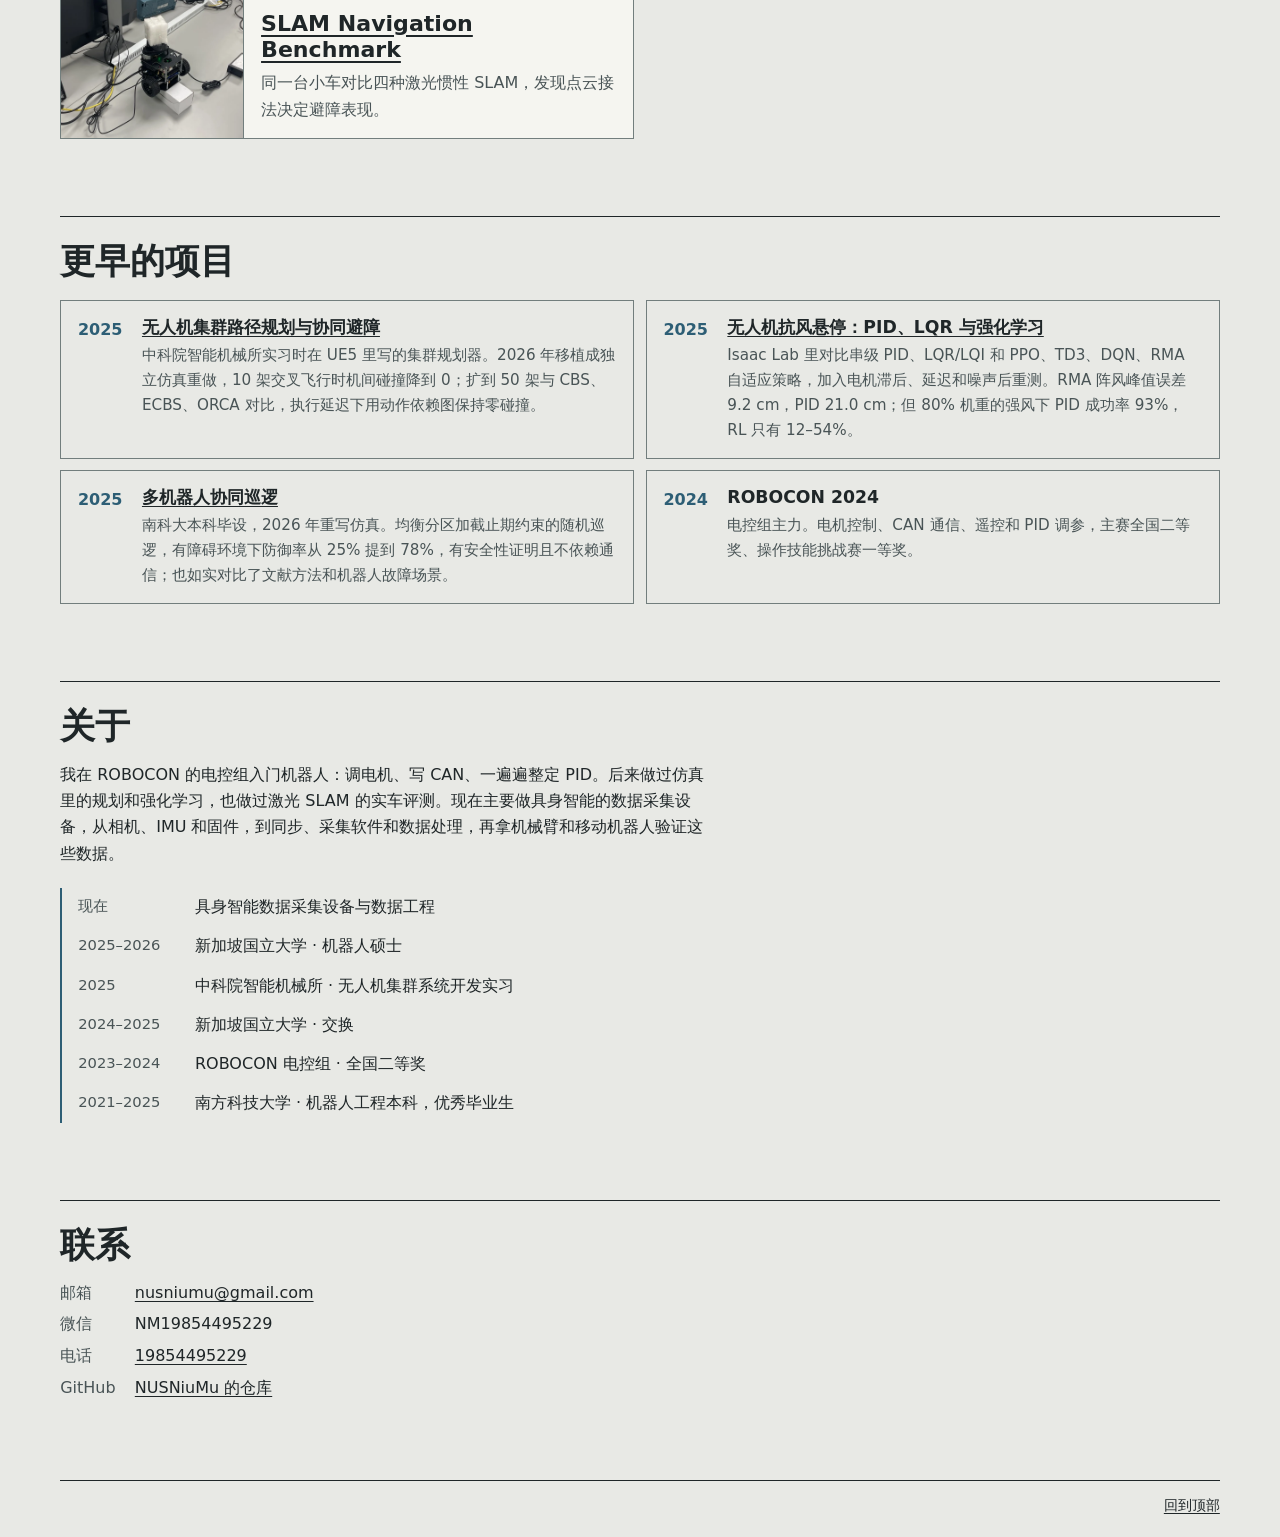
==== commit 850aa83e: "RL page: PID/LQR/LQI vs RL comparison, realistic v2 sim, CTBR and RMA results Co-Authored-By: Claude" ====
--- a/index.html
+++ b/index.html
@@ -169,8 +169,8 @@
           <li>
             <span class="early-year">2025</span>
             <div>
-              <h3><a href="projects/drone-hover-rl/">强化学习无人机抗风悬停</a></h3>
-              <p>Isaac Lab 里的四旋翼风扰悬停，2026 年用统一环境重跑 PPO、TD3、DQN。阵风下 PPO 恢复最快，0.14 N 强风时成功率 49%，DQN 只有 10%。</p>
+              <h3><a href="projects/drone-hover-rl/">无人机抗风悬停：PID、LQR 与强化学习</a></h3>
+              <p>Isaac Lab 里对比串级 PID、LQR/LQI 和 PPO、TD3、DQN、RMA 自适应策略，加入电机滞后、延迟和噪声后重测。RMA 阵风峰值误差 9.2 cm，PID 21.0 cm；但 80% 机重的强风下 PID 成功率 93%，RL 只有 12–54%。</p>
             </div>
           </li>
           <li>
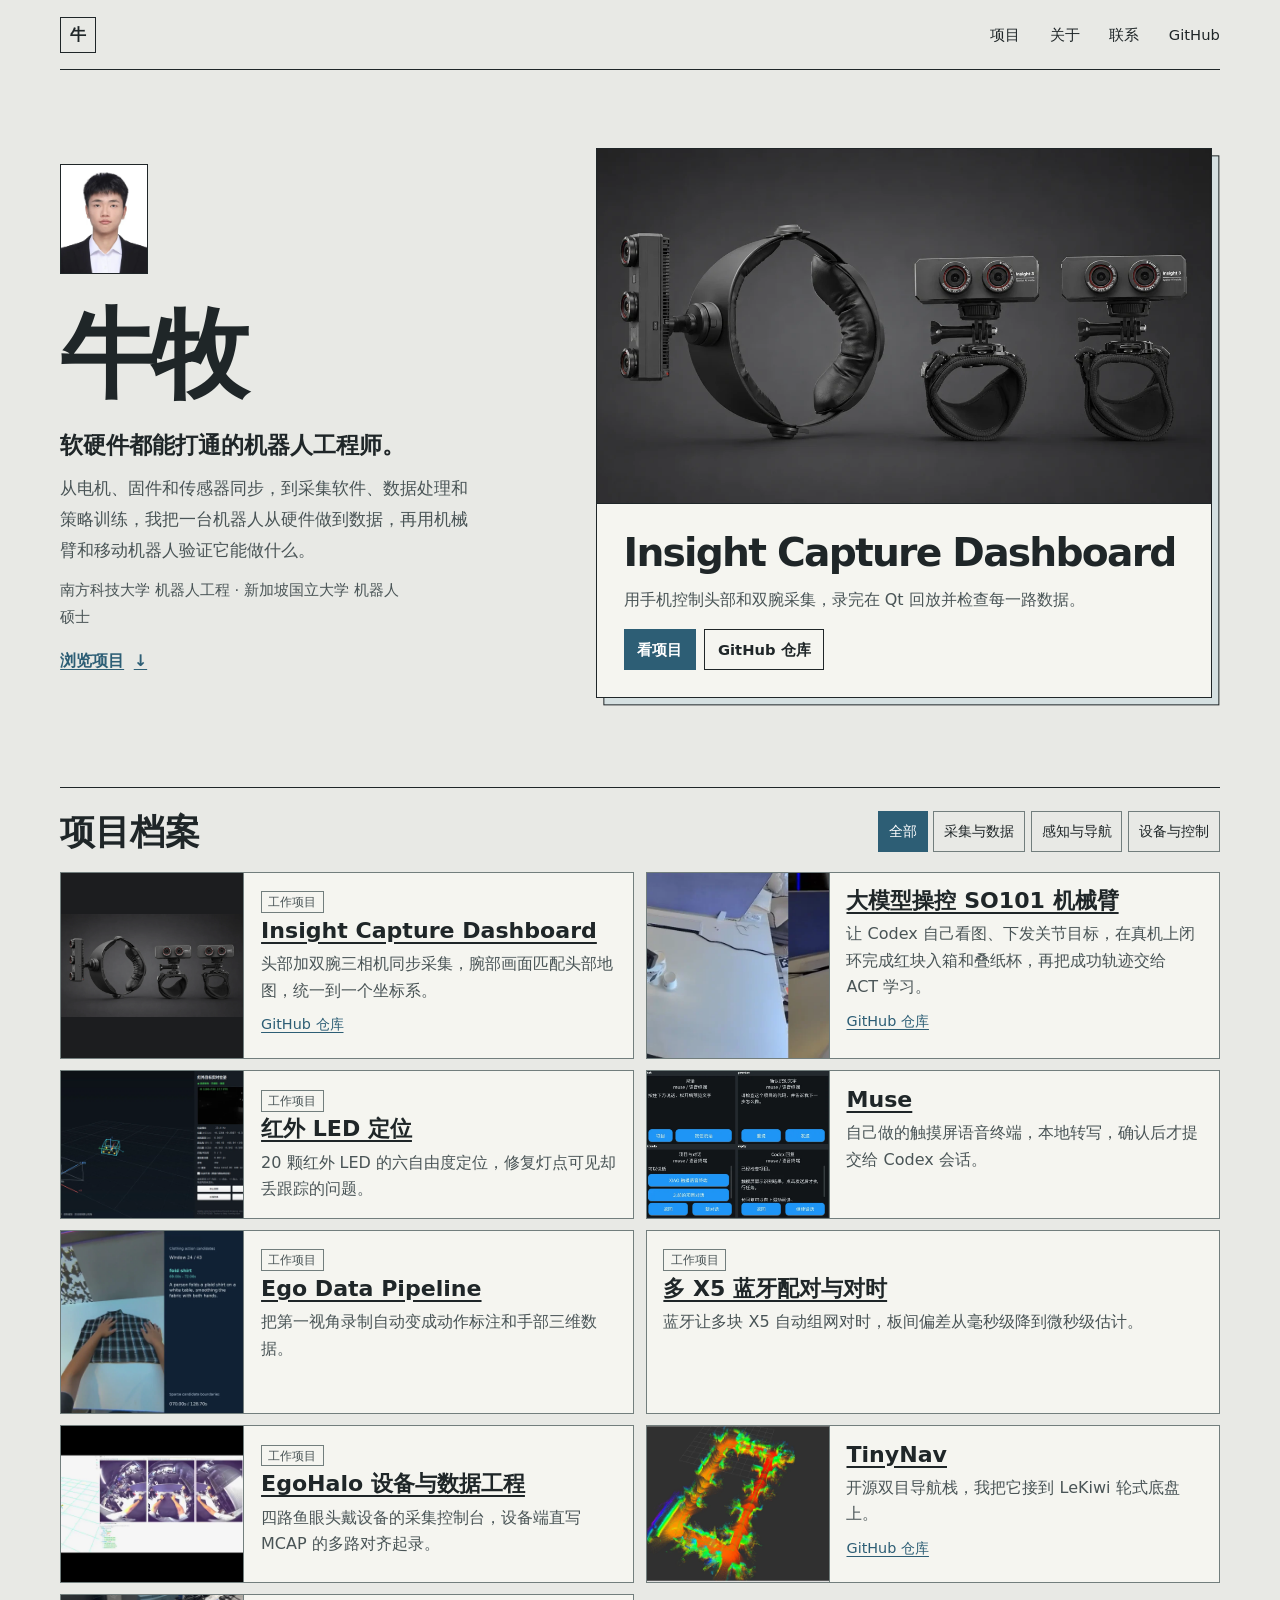
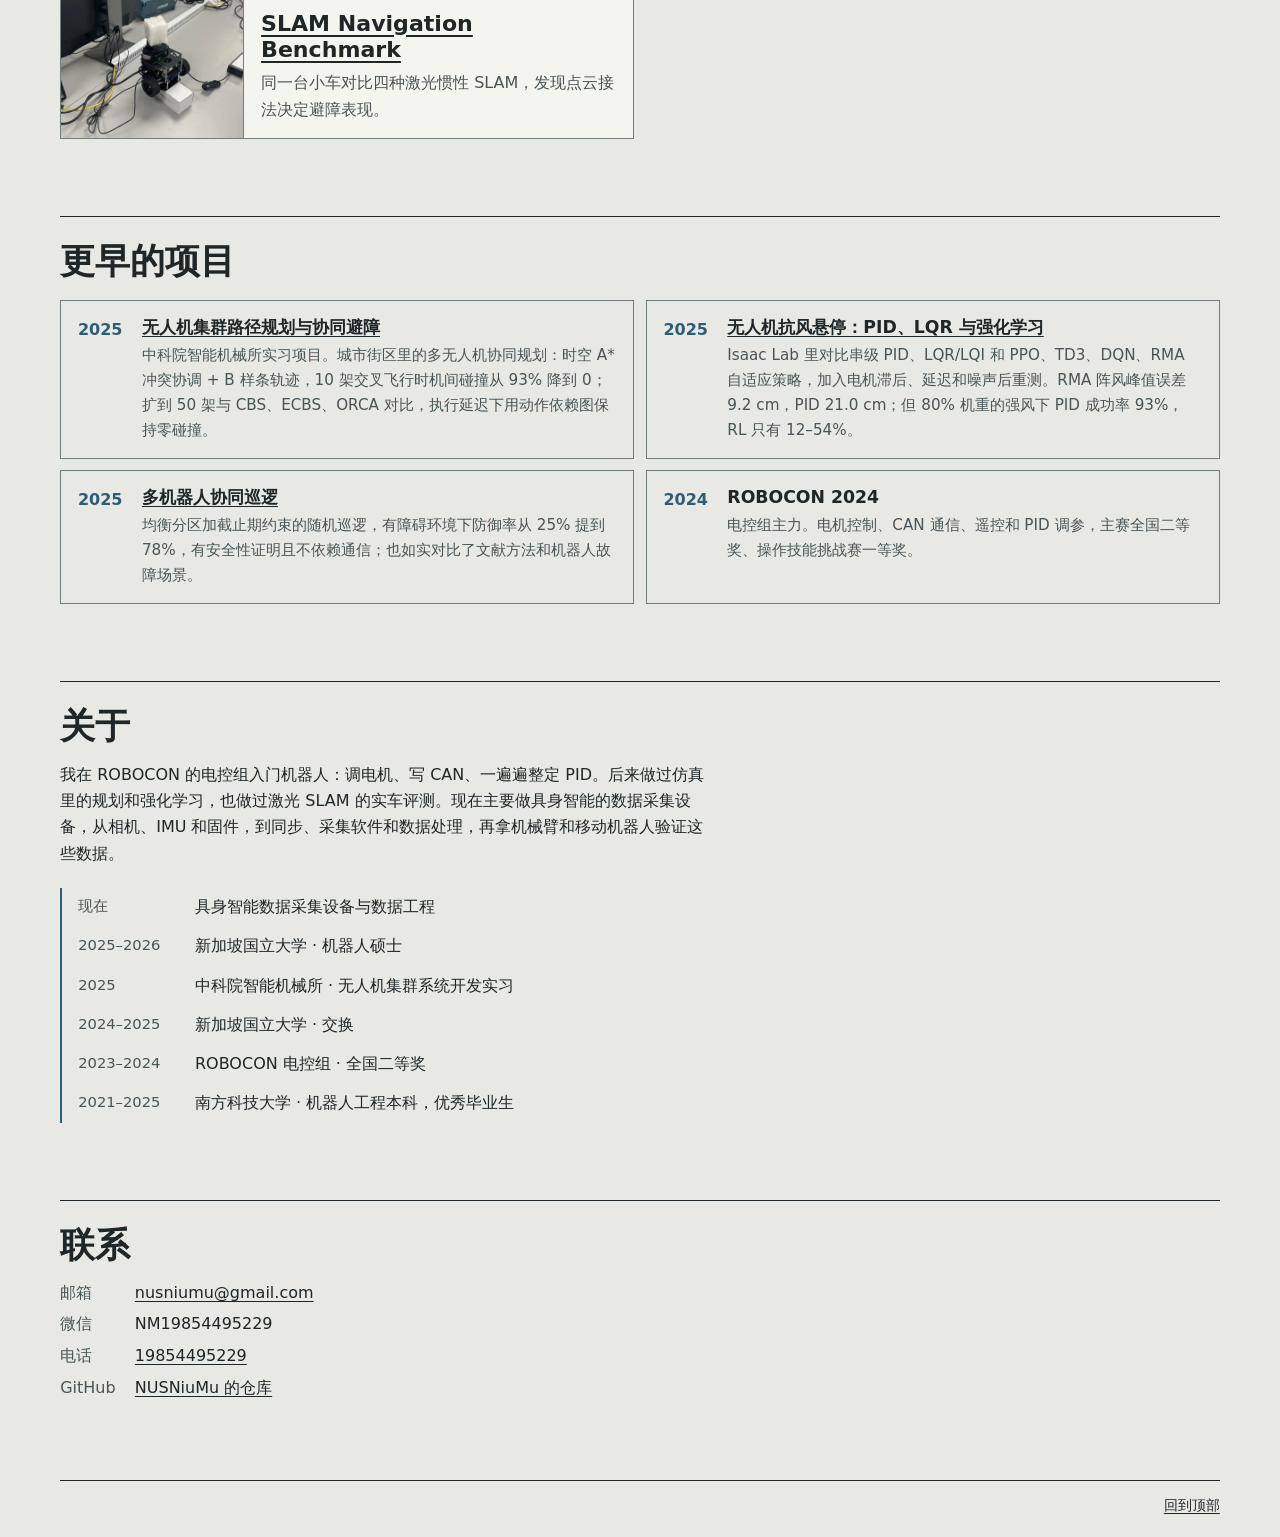
==== commit 5042c75f: "Swarm and patrol pages: present as one project, drop version/rerun framing Co-Authored-By: Claude Op" ====
--- a/index.html
+++ b/index.html
@@ -163,7 +163,7 @@
             <span class="early-year">2025</span>
             <div>
               <h3><a href="projects/drone-swarm-planning/">无人机集群路径规划与协同避障</a></h3>
-              <p>中科院智能机械所实习时在 UE5 里写的集群规划器。2026 年移植成独立仿真重做，10 架交叉飞行时机间碰撞降到 0；扩到 50 架与 CBS、ECBS、ORCA 对比，执行延迟下用动作依赖图保持零碰撞。</p>
+              <p>中科院智能机械所实习项目。城市街区里的多无人机协同规划：时空 A* 冲突协调 + B 样条轨迹，10 架交叉飞行时机间碰撞从 93% 降到 0；扩到 50 架与 CBS、ECBS、ORCA 对比，执行延迟下用动作依赖图保持零碰撞。</p>
             </div>
           </li>
           <li>
@@ -177,7 +177,7 @@
             <span class="early-year">2025</span>
             <div>
               <h3><a href="projects/multi-robot-patrol/">多机器人协同巡逻</a></h3>
-              <p>南科大本科毕设，2026 年重写仿真。均衡分区加截止期约束的随机巡逻，有障碍环境下防御率从 25% 提到 78%，有安全性证明且不依赖通信；也如实对比了文献方法和机器人故障场景。</p>
+              <p>均衡分区加截止期约束的随机巡逻，有障碍环境下防御率从 25% 提到 78%，有安全性证明且不依赖通信；也如实对比了文献方法和机器人故障场景。</p>
             </div>
           </li>
           <li>
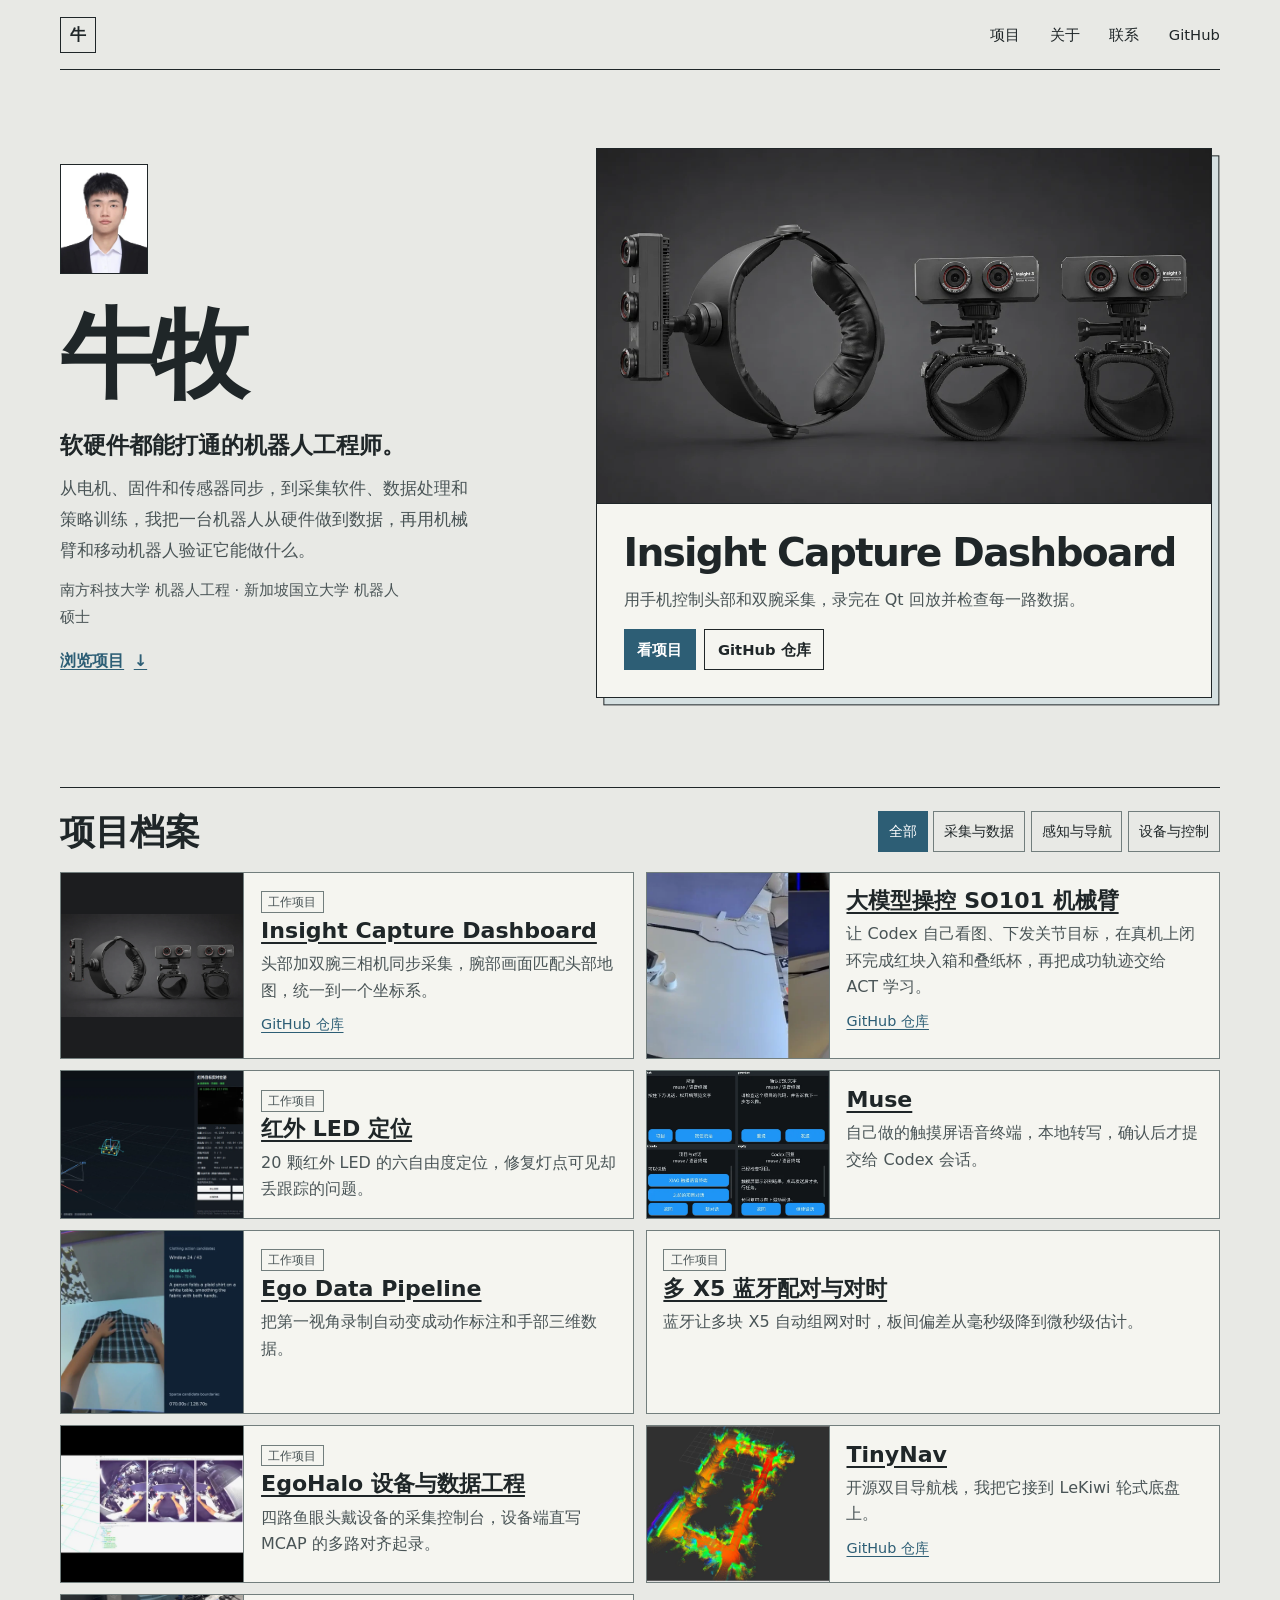
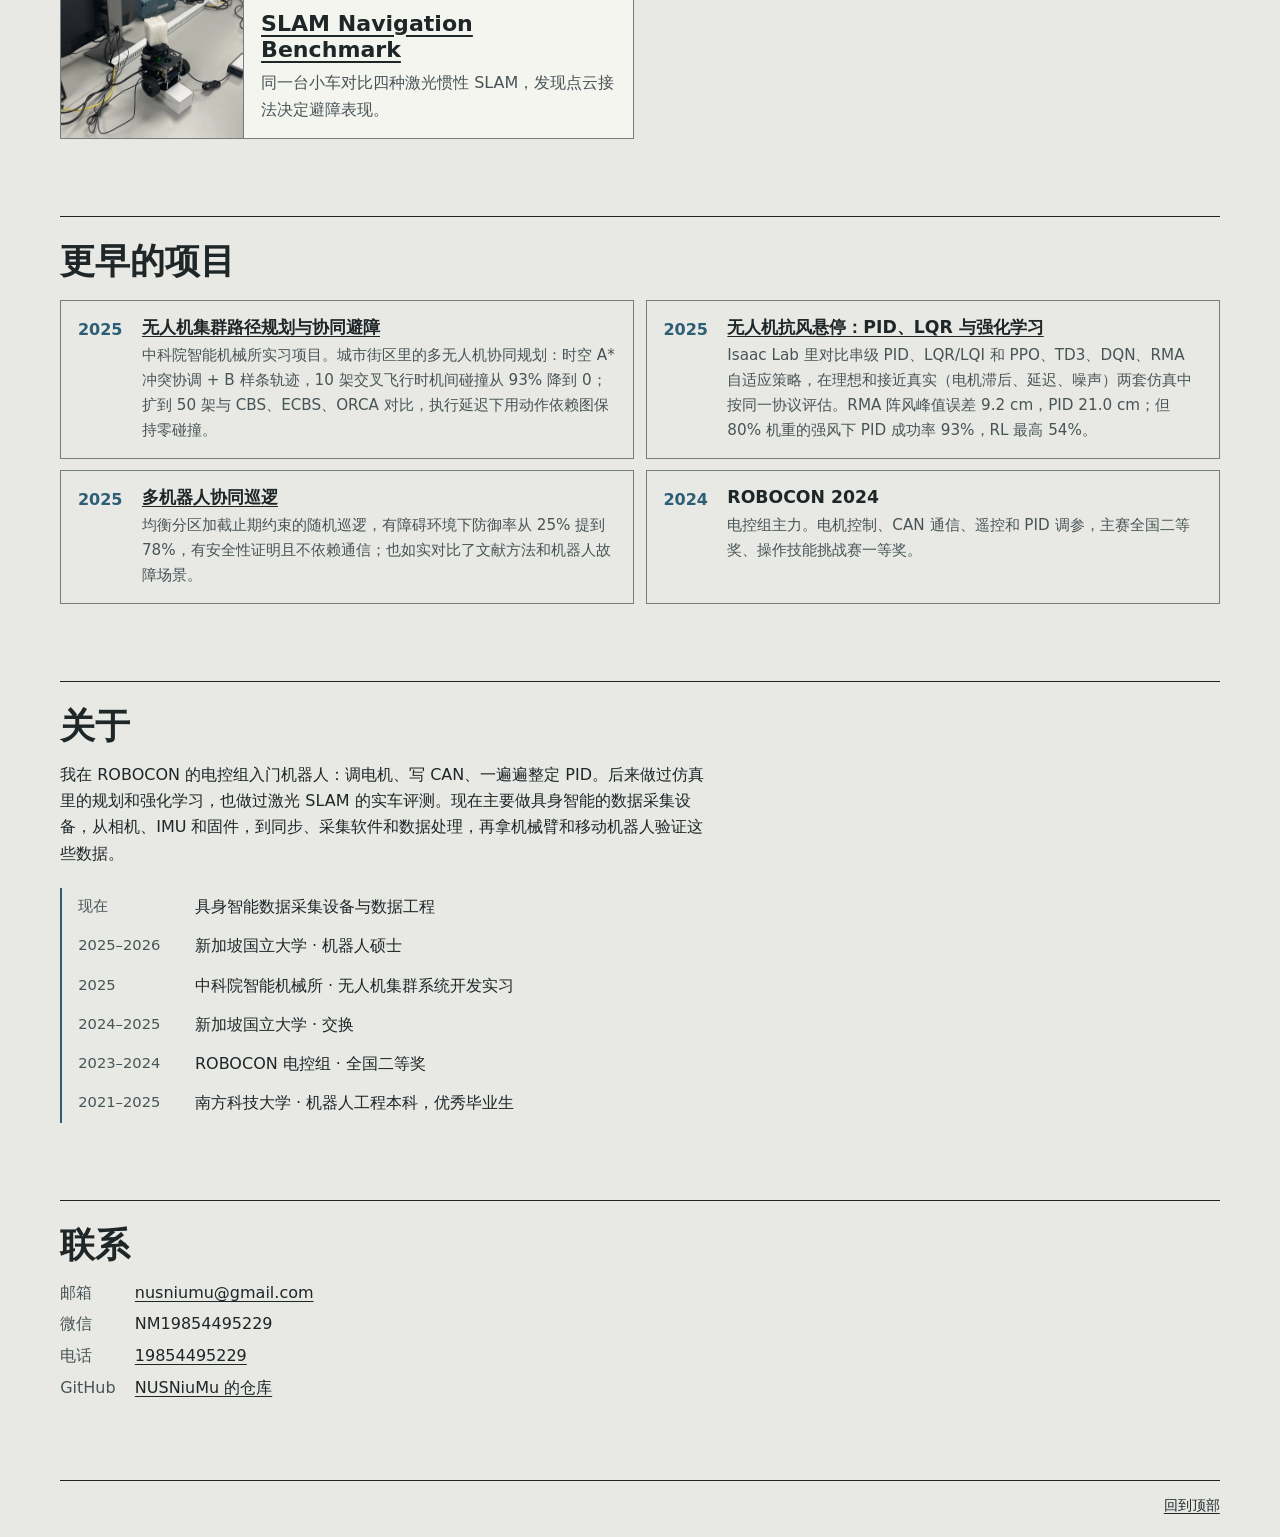
==== commit b0ece760: "RL hover page: paper structure, tuned TD3 results, numbered figures and tables Co-Authored-By: Claud" ====
--- a/index.html
+++ b/index.html
@@ -170,7 +170,7 @@
             <span class="early-year">2025</span>
             <div>
               <h3><a href="projects/drone-hover-rl/">无人机抗风悬停：PID、LQR 与强化学习</a></h3>
-              <p>Isaac Lab 里对比串级 PID、LQR/LQI 和 PPO、TD3、DQN、RMA 自适应策略，加入电机滞后、延迟和噪声后重测。RMA 阵风峰值误差 9.2 cm，PID 21.0 cm；但 80% 机重的强风下 PID 成功率 93%，RL 只有 12–54%。</p>
+              <p>Isaac Lab 里对比串级 PID、LQR/LQI 和 PPO、TD3、DQN、RMA 自适应策略，在理想和接近真实（电机滞后、延迟、噪声）两套仿真中按同一协议评估。RMA 阵风峰值误差 9.2 cm，PID 21.0 cm；但 80% 机重的强风下 PID 成功率 93%，RL 最高 54%。</p>
             </div>
           </li>
           <li>
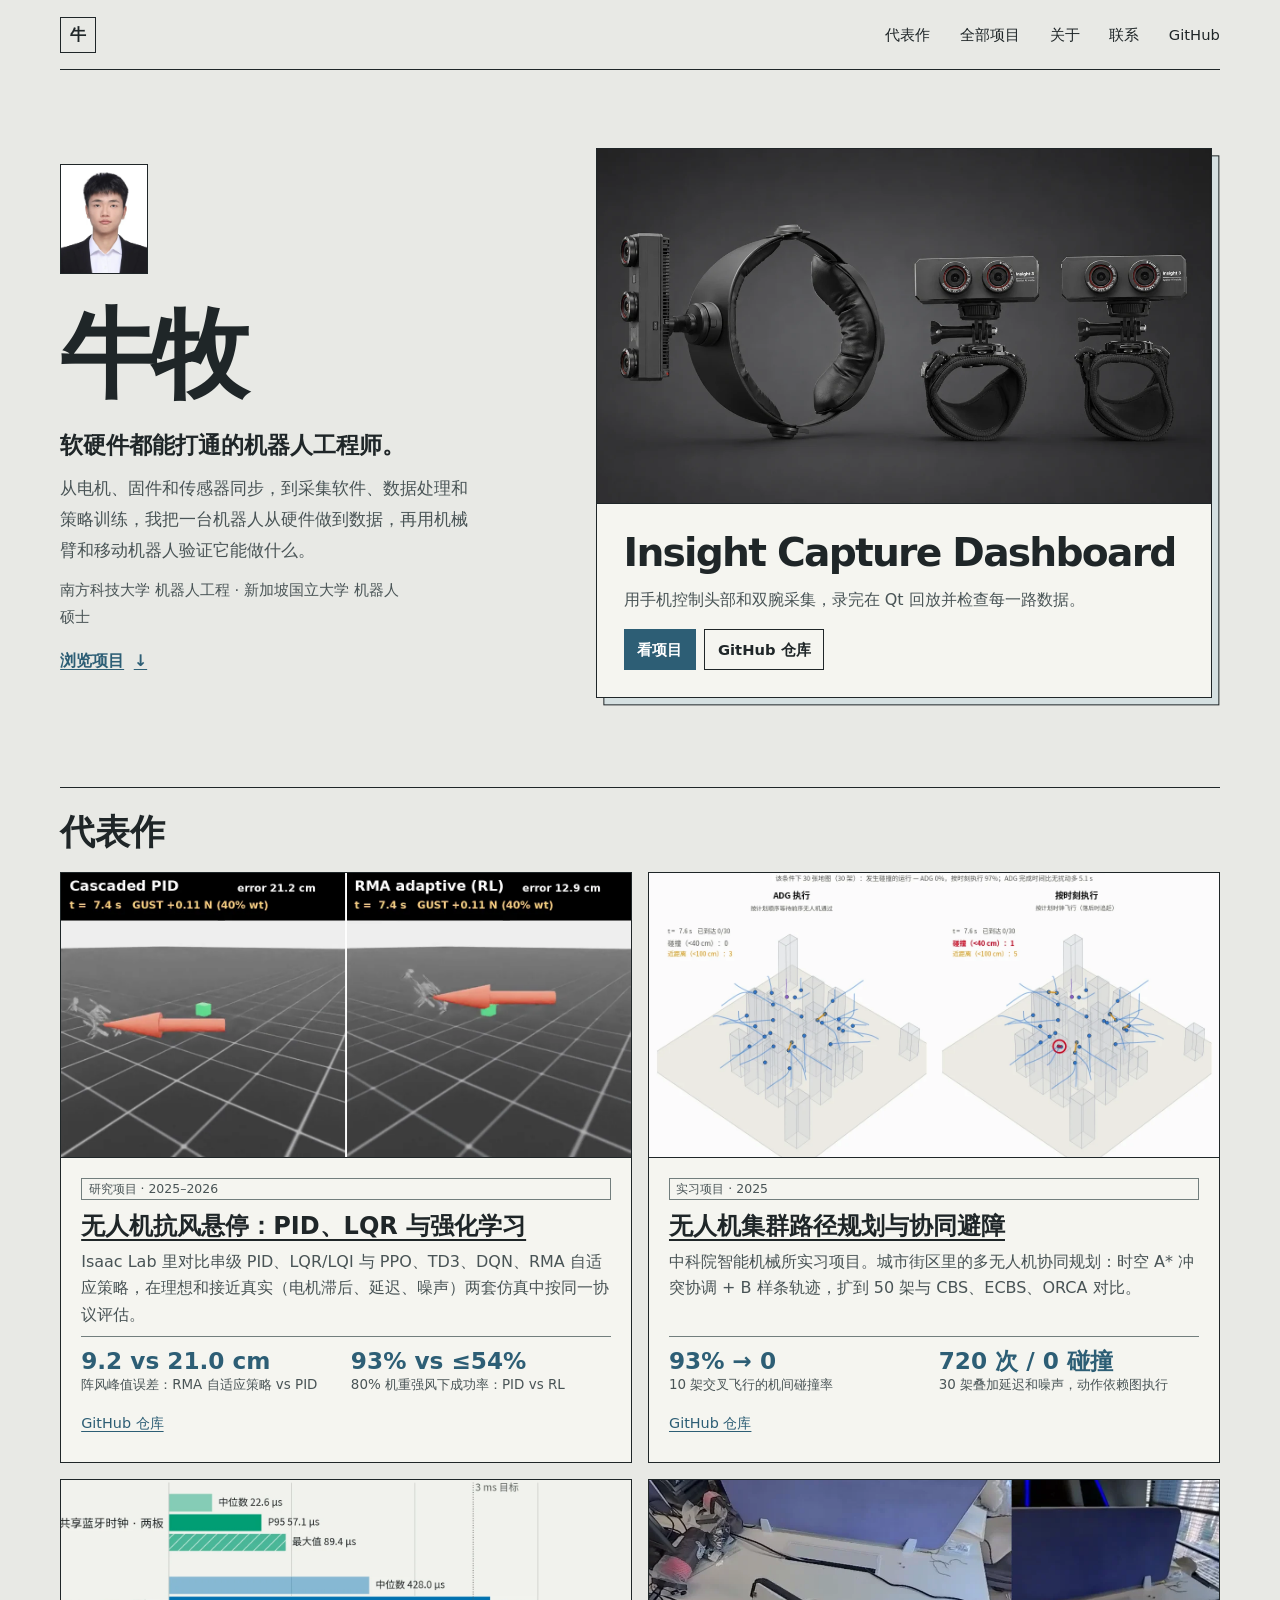
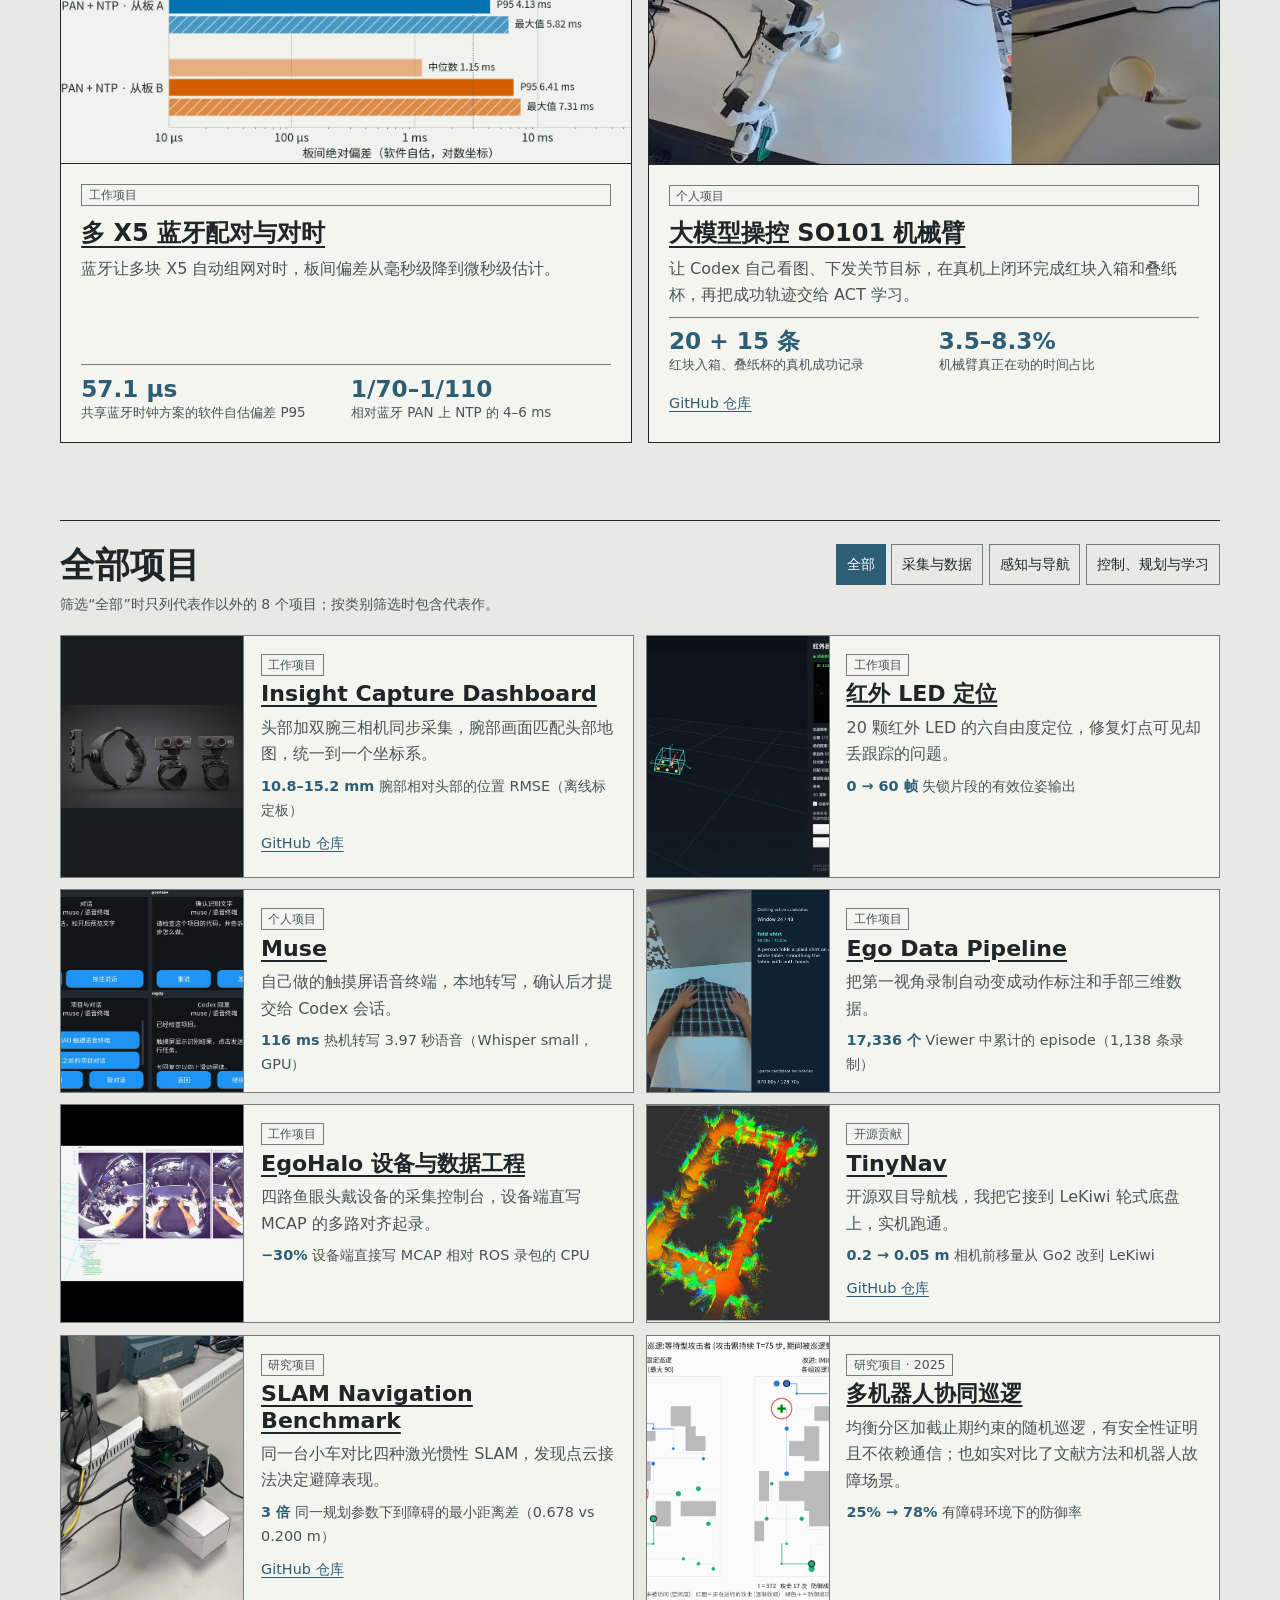
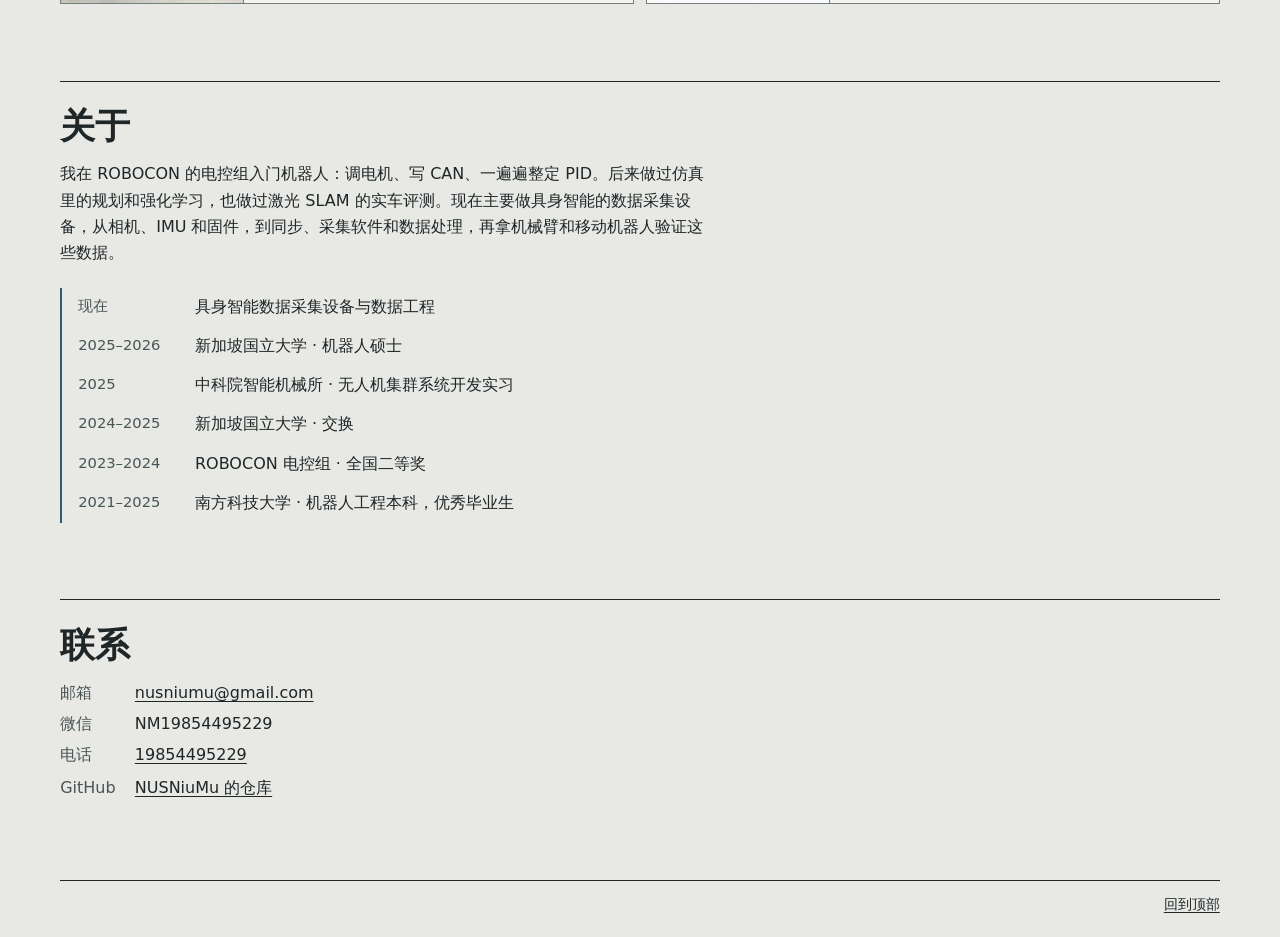
==== commit 27e1223a: "Site framework: featured projects, data-driven cards, shared page chrome, metrics strip, TOC scrolls" ====
--- a/index.html
+++ b/index.html
@@ -17,8 +17,8 @@
     <title>牛牧 · 机器人项目</title>
     <link rel="canonical" href="https://nusniumu.github.io/">
     <link rel="icon" href="assets/mark.png" type="image/png">
-    <link rel="stylesheet" href="assets/site.css?v=f06f04c3">
-    <script src="assets/projects.js?v=7955873b" defer></script>
+    <link rel="stylesheet" href="assets/site.css?v=b49bae4f">
+    <script src="assets/projects.js?v=e0819cb8" defer></script>
   </head>
   <body id="top">
     <a class="skip-link" href="#main">跳到正文</a>
@@ -26,7 +26,8 @@
       <a class="brand" href="#top" aria-label="牛牧首页"><span aria-hidden="true">牛</span></a>
       <nav aria-label="主导航">
         <ul class="nav-list">
-          <li><a href="#projects">项目</a></li>
+          <li><a href="#featured">代表作</a></li>
+          <li><a href="#projects">全部项目</a></li>
           <li><a href="#about">关于</a></li>
           <li><a href="#contact">联系</a></li>
           <li><a href="https://github.com/NUSNiuMu">GitHub</a></li>
@@ -56,34 +57,118 @@
         </article>
       </section>
 
+<!-- build:featured -->
+      <section id="featured" class="archive" aria-labelledby="featured-title">
+        <h2 id="featured-title">代表作</h2>
+        <ul class="featured-list" role="list">
+          <li class="featured-item">
+            <img src="assets/project-media/hover-v2-poster.webp" width="1280" height="640" alt="仿真中两架四旋翼在同一阵风下悬停，左为串级 PID，右为 RMA 自适应策略" loading="lazy" decoding="async">
+            <div class="featured-copy">
+              <p class="tag">研究项目 · 2025–2026</p>
+              <h3><a class="card-link" href="projects/drone-hover-rl/">无人机抗风悬停：PID、LQR 与强化学习</a></h3>
+              <p>Isaac Lab 里对比串级 PID、LQR/LQI 与 PPO、TD3、DQN、RMA 自适应策略，在理想和接近真实（电机滞后、延迟、噪声）两套仿真中按同一协议评估。</p>
+              <dl class="card-metrics"><div><dt>阵风峰值误差：RMA 自适应策略 vs PID</dt><dd>9.2 vs 21.0 cm</dd></div><div><dt>80% 机重强风下成功率：PID vs RL</dt><dd>93% vs ≤54%</dd></div></dl>
+              <a class="repo-link" href="https://github.com/NUSNiuMu/Drone-Stable-Hover-RL" aria-label="GitHub 仓库：无人机抗风悬停：PID、LQR 与强化学习">GitHub 仓库</a>
+            </div>
+          </li>
+          <li class="featured-item">
+            <img src="assets/project-media/swarm-v2-poster.webp" width="1280" height="720" alt="城市街区中多架无人机按规划轨迹交叉飞行" loading="lazy" decoding="async">
+            <div class="featured-copy">
+              <p class="tag">实习项目 · 2025</p>
+              <h3><a class="card-link" href="projects/drone-swarm-planning/">无人机集群路径规划与协同避障</a></h3>
+              <p>中科院智能机械所实习项目。城市街区里的多无人机协同规划：时空 A* 冲突协调 + B 样条轨迹，扩到 50 架与 CBS、ECBS、ORCA 对比。</p>
+              <dl class="card-metrics"><div><dt>10 架交叉飞行的机间碰撞率</dt><dd>93% → 0</dd></div><div><dt>30 架叠加延迟和噪声，动作依赖图执行</dt><dd>720 次 / 0 碰撞</dd></div></dl>
+              <a class="repo-link" href="https://github.com/NUSNiuMu/UE5-Drone-Swarm" aria-label="GitHub 仓库：无人机集群路径规划与协同避障">GitHub 仓库</a>
+            </div>
+          </li>
+          <li class="featured-item">
+            <img src="assets/project-media/x5-sync-method-compare.webp" width="1440" height="704" alt="NTP 与共享蓝牙时钟两种对时方法的偏差对比图" loading="lazy" decoding="async">
+            <div class="featured-copy">
+              <p class="tag">工作项目</p>
+              <h3><a class="card-link" href="projects/multi-x5-time-sync/">多 X5 蓝牙配对与对时</a></h3>
+              <p>蓝牙让多块 X5 自动组网对时，板间偏差从毫秒级降到微秒级估计。</p>
+              <dl class="card-metrics"><div><dt>共享蓝牙时钟方案的软件自估偏差 P95</dt><dd>57.1 µs</dd></div><div><dt>相对蓝牙 PAN 上 NTP 的 4–6 ms</dt><dd>1/70–1/110</dd></div></dl>
+              
+            </div>
+          </li>
+          <li class="featured-item">
+            <img src="assets/project-media/so101-cup-dual.webp" width="1078" height="480" alt="Codex 控制机械臂叠纸杯的双路画面" loading="lazy" decoding="async">
+            <div class="featured-copy">
+              <p class="tag">个人项目</p>
+              <h3><a class="card-link" href="projects/so101-lerobot/">大模型操控 SO101 机械臂</a></h3>
+              <p>让 Codex 自己看图、下发关节目标，在真机上闭环完成红块入箱和叠纸杯，再把成功轨迹交给 ACT 学习。</p>
+              <dl class="card-metrics"><div><dt>红块入箱、叠纸杯的真机成功记录</dt><dd>20 + 15 条</dd></div><div><dt>机械臂真正在动的时间占比</dt><dd>3.5–8.3%</dd></div></dl>
+              <a class="repo-link" href="https://github.com/NUSNiuMu/so101-lerobot-closed-loop" aria-label="GitHub 仓库：大模型操控 SO101 机械臂">GitHub 仓库</a>
+            </div>
+          </li>
+        </ul>
+      </section>
+<!-- /build:featured -->
+<!-- build:projects -->
       <section id="projects" class="archive" aria-labelledby="archive-title">
-        <div id="selected-title" class="archive-heading">
-          <h2 id="archive-title">项目档案</h2>
+        <div class="archive-heading">
+          <h2 id="archive-title">全部项目</h2>
           <search class="project-filter" aria-label="筛选项目" hidden>
             <button type="button" data-filter="all" aria-controls="project-list" aria-pressed="true">全部</button>
             <button type="button" data-filter="data" aria-controls="project-list" aria-pressed="false">采集与数据</button>
             <button type="button" data-filter="navigation" aria-controls="project-list" aria-pressed="false">感知与导航</button>
-            <button type="button" data-filter="control" aria-controls="project-list" aria-pressed="false">设备与控制</button>
+            <button type="button" data-filter="control" aria-controls="project-list" aria-pressed="false">控制、规划与学习</button>
             <p class="visually-hidden project-count" role="status"></p>
           </search>
         </div>
+        <p class="archive-note">筛选“全部”时只列代表作以外的 8 个项目；按类别筛选时包含代表作。</p>
         <ul class="project-list" id="project-list" role="list">
           <li class="archive-item" data-category="data">
             <article>
-              <img class="archive-image kit-thumb" src="assets/project-media/insight-wearable-kit.webp" width="1200" height="676" alt="Insight 头部采集设备及两台腕部相机" loading="lazy">
+              <img class="archive-image kit-thumb" src="assets/project-media/insight-wearable-kit.webp" width="1200" height="676" alt="Insight 头部采集设备及两台腕部相机" loading="lazy" decoding="async">
               <div class="archive-copy">
                 <p class="tag">工作项目</p>
                 <h3 lang="en"><a href="projects/insight-capture/">Insight Capture Dashboard</a></h3>
                 <p>头部加双腕三相机同步采集，腕部画面匹配头部地图，统一到一个坐标系。</p>
+                <p class="card-metric"><strong>10.8–15.2 mm</strong> 腕部相对头部的位置 RMSE（离线标定板）</p>
                 <a class="repo-link" href="https://github.com/NUSNiuMu/insight-capture-dashboard" aria-label="GitHub 仓库：Insight Capture Dashboard">GitHub 仓库</a>
               </div>
             </article></li>
-          <li class="archive-item" data-category="control">
+          <li class="archive-item" data-category="control" data-featured="true" hidden>
+            <article>
+              <img class="archive-image" src="assets/project-media/hover-v2-poster.webp" width="1280" height="640" alt="仿真中两架四旋翼在同一阵风下悬停，左为串级 PID，右为 RMA 自适应策略" loading="lazy" decoding="async">
+              <div class="archive-copy">
+                <p class="tag">研究项目 · 2025–2026</p>
+                <h3><a href="projects/drone-hover-rl/">无人机抗风悬停：PID、LQR 与强化学习</a></h3>
+                <p>Isaac Lab 里对比串级 PID、LQR/LQI 与 PPO、TD3、DQN、RMA 自适应策略，在理想和接近真实（电机滞后、延迟、噪声）两套仿真中按同一协议评估。</p>
+                <p class="card-metric"><strong>9.2 vs 21.0 cm</strong> 阵风峰值误差：RMA 自适应策略 vs PID</p>
+                <a class="repo-link" href="https://github.com/NUSNiuMu/Drone-Stable-Hover-RL" aria-label="GitHub 仓库：无人机抗风悬停：PID、LQR 与强化学习">GitHub 仓库</a>
+              </div>
+            </article></li>
+          <li class="archive-item" data-category="control" data-featured="true" hidden>
+            <article>
+              <img class="archive-image" src="assets/project-media/swarm-v2-poster.webp" width="1280" height="720" alt="城市街区中多架无人机按规划轨迹交叉飞行" loading="lazy" decoding="async">
+              <div class="archive-copy">
+                <p class="tag">实习项目 · 2025</p>
+                <h3><a href="projects/drone-swarm-planning/">无人机集群路径规划与协同避障</a></h3>
+                <p>中科院智能机械所实习项目。城市街区里的多无人机协同规划：时空 A* 冲突协调 + B 样条轨迹，扩到 50 架与 CBS、ECBS、ORCA 对比。</p>
+                <p class="card-metric"><strong>93% → 0</strong> 10 架交叉飞行的机间碰撞率</p>
+                <a class="repo-link" href="https://github.com/NUSNiuMu/UE5-Drone-Swarm" aria-label="GitHub 仓库：无人机集群路径规划与协同避障">GitHub 仓库</a>
+              </div>
+            </article></li>
+          <li class="archive-item" data-category="data" data-featured="true" hidden>
+            <article>
+              <img class="archive-image" src="assets/project-media/x5-sync-method-compare.webp" width="1440" height="704" alt="NTP 与共享蓝牙时钟两种对时方法的偏差对比图" loading="lazy" decoding="async">
+              <div class="archive-copy">
+                <p class="tag">工作项目</p>
+                <h3><a href="projects/multi-x5-time-sync/">多 X5 蓝牙配对与对时</a></h3>
+                <p>蓝牙让多块 X5 自动组网对时，板间偏差从毫秒级降到微秒级估计。</p>
+                <p class="card-metric"><strong>57.1 µs</strong> 共享蓝牙时钟方案的软件自估偏差 P95</p>
+              </div>
+            </article></li>
+          <li class="archive-item" data-category="control" data-featured="true" hidden>
             <article>
               <img class="archive-image" src="assets/project-media/so101-cup-dual.webp" width="1078" height="480" alt="Codex 控制机械臂叠纸杯的双路画面" loading="lazy" decoding="async">
               <div class="archive-copy">
+                <p class="tag">个人项目</p>
                 <h3><a href="projects/so101-lerobot/">大模型操控 SO101 机械臂</a></h3>
                 <p>让 Codex 自己看图、下发关节目标，在真机上闭环完成红块入箱和叠纸杯，再把成功轨迹交给 ACT 学习。</p>
+                <p class="card-metric"><strong>20 + 15 条</strong> 红块入箱、叠纸杯的真机成功记录</p>
                 <a class="repo-link" href="https://github.com/NUSNiuMu/so101-lerobot-closed-loop" aria-label="GitHub 仓库：大模型操控 SO101 机械臂">GitHub 仓库</a>
               </div>
             </article></li>
@@ -94,16 +179,17 @@
                 <p class="tag">工作项目</p>
                 <h3><a href="projects/ir-led-tracker/">红外 LED 定位</a></h3>
                 <p>20 颗红外 LED 的六自由度定位，修复灯点可见却丢跟踪的问题。</p>
-
+                <p class="card-metric"><strong>0 → 60 帧</strong> 失锁片段的有效位姿输出</p>
               </div>
             </article></li>
           <li class="archive-item" data-category="control">
             <article>
               <img class="archive-image" src="assets/project-media/muse-ui.webp" width="660" height="520" alt="Muse 触摸屏交互预览" loading="lazy" decoding="async">
               <div class="archive-copy">
+                <p class="tag">个人项目</p>
                 <h3 lang="en"><a href="projects/muse/">Muse</a></h3>
                 <p>自己做的触摸屏语音终端，本地转写，确认后才提交给 Codex 会话。</p>
-
+                <p class="card-metric"><strong>116 ms</strong> 热机转写 3.97 秒语音（Whisper small，GPU）</p>
               </div>
             </article></li>
           <li class="archive-item" data-category="data">
@@ -113,17 +199,7 @@
                 <p class="tag">工作项目</p>
                 <h3 lang="en"><a href="projects/ego-data-pipeline/">Ego Data Pipeline</a></h3>
                 <p>把第一视角录制自动变成动作标注和手部三维数据。</p>
-
-              </div>
-            </article></li>
-          <li class="archive-item" data-category="control">
-            <article>
-
-              <div class="archive-copy">
-                <p class="tag">工作项目</p>
-                <h3><a href="projects/multi-x5-time-sync/">多 X5 蓝牙配对与对时</a></h3>
-                <p>蓝牙让多块 X5 自动组网对时，板间偏差从毫秒级降到微秒级估计。</p>
-
+                <p class="card-metric"><strong>17,336 个</strong> Viewer 中累计的 episode（1,138 条录制）</p>
               </div>
             </article></li>
           <li class="archive-item" data-category="data">
@@ -133,15 +209,17 @@
                 <p class="tag">工作项目</p>
                 <h3><a href="projects/egohalo/">EgoHalo 设备与数据工程</a></h3>
                 <p>四路鱼眼头戴设备的采集控制台，设备端直写 MCAP 的多路对齐起录。</p>
-
+                <p class="card-metric"><strong>−30%</strong> 设备端直接写 MCAP 相对 ROS 录包的 CPU</p>
               </div>
             </article></li>
           <li class="archive-item" data-category="navigation">
             <article>
-              <img class="archive-image" src="assets/tinynav-map.webp" width="960" height="708" alt="TinyNav 上游地图示例" loading="lazy">
-              <div class="archive-copy">
+              <img class="archive-image" src="assets/tinynav-map.webp" width="960" height="708" alt="TinyNav 上游地图示例" loading="lazy" decoding="async">
+              <div class="archive-copy">
+                <p class="tag">开源贡献</p>
                 <h3 lang="en"><a href="projects/tinynav/">TinyNav</a></h3>
-                <p>开源双目导航栈，我把它接到 LeKiwi 轮式底盘上。</p>
+                <p>开源双目导航栈，我把它接到 LeKiwi 轮式底盘上，实机跑通。</p>
+                <p class="card-metric"><strong>0.2 → 0.05 m</strong> 相机前移量从 Go2 改到 LeKiwi</p>
                 <a class="repo-link" href="https://github.com/UniflexAI/tinynav" aria-label="GitHub 仓库：TinyNav">GitHub 仓库</a>
               </div>
             </article></li>
@@ -149,46 +227,26 @@
             <article>
               <img class="archive-image" src="assets/slam-robot.webp" width="1200" height="640" alt="实验桌上的移动机器人底盘和 Livox MID360 激光雷达" loading="lazy" decoding="async">
               <div class="archive-copy">
+                <p class="tag">研究项目</p>
                 <h3 lang="en"><a href="projects/slam-navigation/">SLAM Navigation Benchmark</a></h3>
                 <p>同一台小车对比四种激光惯性 SLAM，发现点云接法决定避障表现。</p>
+                <p class="card-metric"><strong>3 倍</strong> 同一规划参数下到障碍的最小距离差（0.678 vs 0.200 m）</p>
+                <a class="repo-link" href="https://github.com/NUSNiuMu/slam-navigation-benchmark" aria-label="GitHub 仓库：SLAM Navigation Benchmark">GitHub 仓库</a>
+              </div>
+            </article></li>
+          <li class="archive-item" data-category="control">
+            <article>
+              <img class="archive-image" src="assets/project-media/patrol-poster.webp" width="1280" height="720" alt="基线与改进策略的对抗巡逻仿真画面" loading="lazy" decoding="async">
+              <div class="archive-copy">
+                <p class="tag">研究项目 · 2025</p>
+                <h3><a href="projects/multi-robot-patrol/">多机器人协同巡逻</a></h3>
+                <p>均衡分区加截止期约束的随机巡逻，有安全性证明且不依赖通信；也如实对比了文献方法和机器人故障场景。</p>
+                <p class="card-metric"><strong>25% → 78%</strong> 有障碍环境下的防御率</p>
               </div>
             </article></li>
         </ul>
       </section>
-
-      <section id="early" class="archive" aria-labelledby="early-title">
-        <h2 id="early-title">更早的项目</h2>
-        <ul class="early-list" role="list">
-          <li>
-            <span class="early-year">2025</span>
-            <div>
-              <h3><a href="projects/drone-swarm-planning/">无人机集群路径规划与协同避障</a></h3>
-              <p>中科院智能机械所实习项目。城市街区里的多无人机协同规划：时空 A* 冲突协调 + B 样条轨迹，10 架交叉飞行时机间碰撞从 93% 降到 0；扩到 50 架与 CBS、ECBS、ORCA 对比，执行延迟下用动作依赖图保持零碰撞。</p>
-            </div>
-          </li>
-          <li>
-            <span class="early-year">2025</span>
-            <div>
-              <h3><a href="projects/drone-hover-rl/">无人机抗风悬停：PID、LQR 与强化学习</a></h3>
-              <p>Isaac Lab 里对比串级 PID、LQR/LQI 和 PPO、TD3、DQN、RMA 自适应策略，在理想和接近真实（电机滞后、延迟、噪声）两套仿真中按同一协议评估。RMA 阵风峰值误差 9.2 cm，PID 21.0 cm；但 80% 机重的强风下 PID 成功率 93%，RL 最高 54%。</p>
-            </div>
-          </li>
-          <li>
-            <span class="early-year">2025</span>
-            <div>
-              <h3><a href="projects/multi-robot-patrol/">多机器人协同巡逻</a></h3>
-              <p>均衡分区加截止期约束的随机巡逻，有障碍环境下防御率从 25% 提到 78%，有安全性证明且不依赖通信；也如实对比了文献方法和机器人故障场景。</p>
-            </div>
-          </li>
-          <li>
-            <span class="early-year">2024</span>
-            <div>
-              <h3 lang="en">ROBOCON 2024</h3>
-              <p>电控组主力。电机控制、CAN 通信、遥控和 PID 调参，主赛全国二等奖、操作技能挑战赛一等奖。</p>
-            </div>
-          </li>
-        </ul>
-      </section>
+<!-- /build:projects -->
 
       <section id="about" class="archive" aria-labelledby="about-title">
         <h2 id="about-title">关于</h2>
--- a/assets/site.css
+++ b/assets/site.css
@@ -517,3 +517,62 @@
 .portfolio-case .data-table thead th { color: var(--muted); font-weight: 650; font-size: .85rem; border-block-start: 0; }
 .portfolio-case .data-table td.num, .portfolio-case .data-table th.num { text-align: end; white-space: nowrap; }
 .portfolio-case .data-table tr.is-best td { background: var(--tint); font-weight: 700; }
+
+/* Homepage: featured projects */
+.featured-list { list-style: none; padding: 0; margin: 1.15rem 0 0; display: grid; grid-template-columns: repeat(2, minmax(0, 1fr)); gap: 1rem; }
+.featured-item { position: relative; display: grid; grid-template-rows: auto 1fr; min-inline-size: 0; border: 1px solid var(--ink); background: var(--paper); }
+.featured-item:has(.card-link:hover) { border-color: var(--accent); }
+.featured-item > img { inline-size: 100%; aspect-ratio: 16 / 8; object-fit: cover; border-block-end: 1px solid var(--ink); background: var(--tint); }
+.featured-copy { display: flex; flex-direction: column; gap: .5rem; padding: clamp(.9rem, 2vw, 1.25rem); }
+.featured-copy h3 { font-size: clamp(1.2rem, 2.2vw, 1.5rem); }
+.featured-copy > p:not(.tag) { color: var(--muted); }
+.card-link::after { content: ""; position: absolute; inset: 0; }
+.featured-copy .repo-link { position: relative; z-index: 1; align-self: start; }
+.card-metrics { display: grid; grid-template-columns: repeat(2, minmax(0, 1fr)); gap: .6rem; margin: auto 0 0; padding-block-start: .55rem; border-block-start: 1px solid var(--line); }
+.card-metrics dd { order: -1; margin: 0; color: var(--accent); font-size: clamp(1.15rem, 2.1vw, 1.45rem); font-weight: 760; font-variant-numeric: tabular-nums; line-height: 1.25; }
+.card-metrics div { display: flex; flex-direction: column; min-inline-size: 0; }
+.card-metrics dt { color: var(--muted); font-size: .84rem; line-height: 1.45; }
+.card-metric { font-size: .9rem; }
+.card-metric strong { color: var(--accent); font-variant-numeric: tabular-nums; }
+.archive-note { margin-block-start: .45rem; color: var(--muted); font-size: .88rem; }
+.archive-copy .tag { margin-block-end: .35rem; }
+
+/* Project pages: key-metric strip */
+.key-metrics { display: grid; grid-template-columns: repeat(auto-fit, minmax(min(100%, 12rem), 1fr)); margin: clamp(1.2rem, 3vw, 2rem) 0 0; border: 1px solid var(--ink); background: var(--paper); }
+.key-metrics div { display: flex; flex-direction: column; padding: .75rem 1rem; border-inline-start: 1px solid var(--line); }
+.key-metrics div:first-child { border-inline-start: 0; }
+.key-metrics dd { order: -1; margin: 0; color: var(--accent); font-size: clamp(1.35rem, 3vw, 2rem); font-weight: 780; font-variant-numeric: tabular-nums; line-height: 1.2; }
+.key-metrics dt { color: var(--muted); font-size: .88rem; }
+.key-metrics + .case-summary { margin-block-start: .7rem; }
+
+/* Project pages: table of contents current section */
+.toc ul { scroll-target-group: auto; }
+.toc a { border-inline-start: 2px solid transparent; padding-inline-start: .55rem; margin-inline-start: -.55rem; }
+.toc a:is(:target-current, .target-current) { border-inline-start-color: var(--accent); color: var(--accent); font-weight: 700; }
+
+/* Project pages: previous / next */
+.case-pager { display: grid; grid-template-columns: minmax(0, 1fr) auto minmax(0, 1fr); gap: .7rem; margin-block-start: clamp(1.5rem, 4vw, 2.5rem); padding-block-start: 1.1rem; border-block-start: 1px solid var(--ink); }
+.case-pager a { display: flex; flex-direction: column; gap: .15rem; padding: .8rem 1rem; border: 1px solid var(--line); background: var(--paper); text-decoration: none; }
+.case-pager a:hover { border-color: var(--accent); }
+.case-pager span { color: var(--muted); font-size: .84rem; }
+.case-pager strong { font-size: 1rem; line-height: 1.35; }
+.case-pager a[rel="next"] { text-align: end; }
+
+/* Lightbox */
+.lightbox { padding: 0; border: 1px solid var(--ink); background: var(--paper); color: var(--ink); max-inline-size: min(96vw, 120rem); max-block-size: 94vh; }
+.lightbox:modal { overscroll-behavior: contain; }
+.lightbox::backdrop { background: rgb(10 14 16 / .78); overflow: hidden; overscroll-behavior: contain; }
+.lightbox-bar { display: flex; align-items: center; gap: .8rem; padding: .45rem .5rem .45rem .9rem; border-block-end: 1px solid var(--line); }
+.lightbox-title { flex: 1; min-inline-size: 0; font-size: .95rem; font-weight: 700; }
+.lightbox-bar form { margin: 0; }
+.lightbox-open, .lightbox-close { display: inline-flex; align-items: center; min-block-size: 2.25rem; padding: .2rem .75rem; border: 1px solid var(--line); background: transparent; color: var(--ink); font-size: .9rem; text-decoration: none; }
+.lightbox-close:hover, .lightbox-open:hover { border-color: var(--accent); color: var(--accent); }
+.lightbox-image { display: block; max-inline-size: 100%; max-block-size: calc(94vh - 3.4rem); inline-size: auto; margin-inline: auto; background: #fff; }
+
+@media (max-width: 42rem) {
+  .featured-list { grid-template-columns: minmax(0, 1fr); }
+  .key-metrics div { border-inline-start: 0; border-block-start: 1px solid var(--line); }
+  .key-metrics div:first-child { border-block-start: 0; }
+  .case-pager { grid-template-columns: minmax(0, 1fr); }
+  .case-pager a[rel="next"] { text-align: start; }
+}
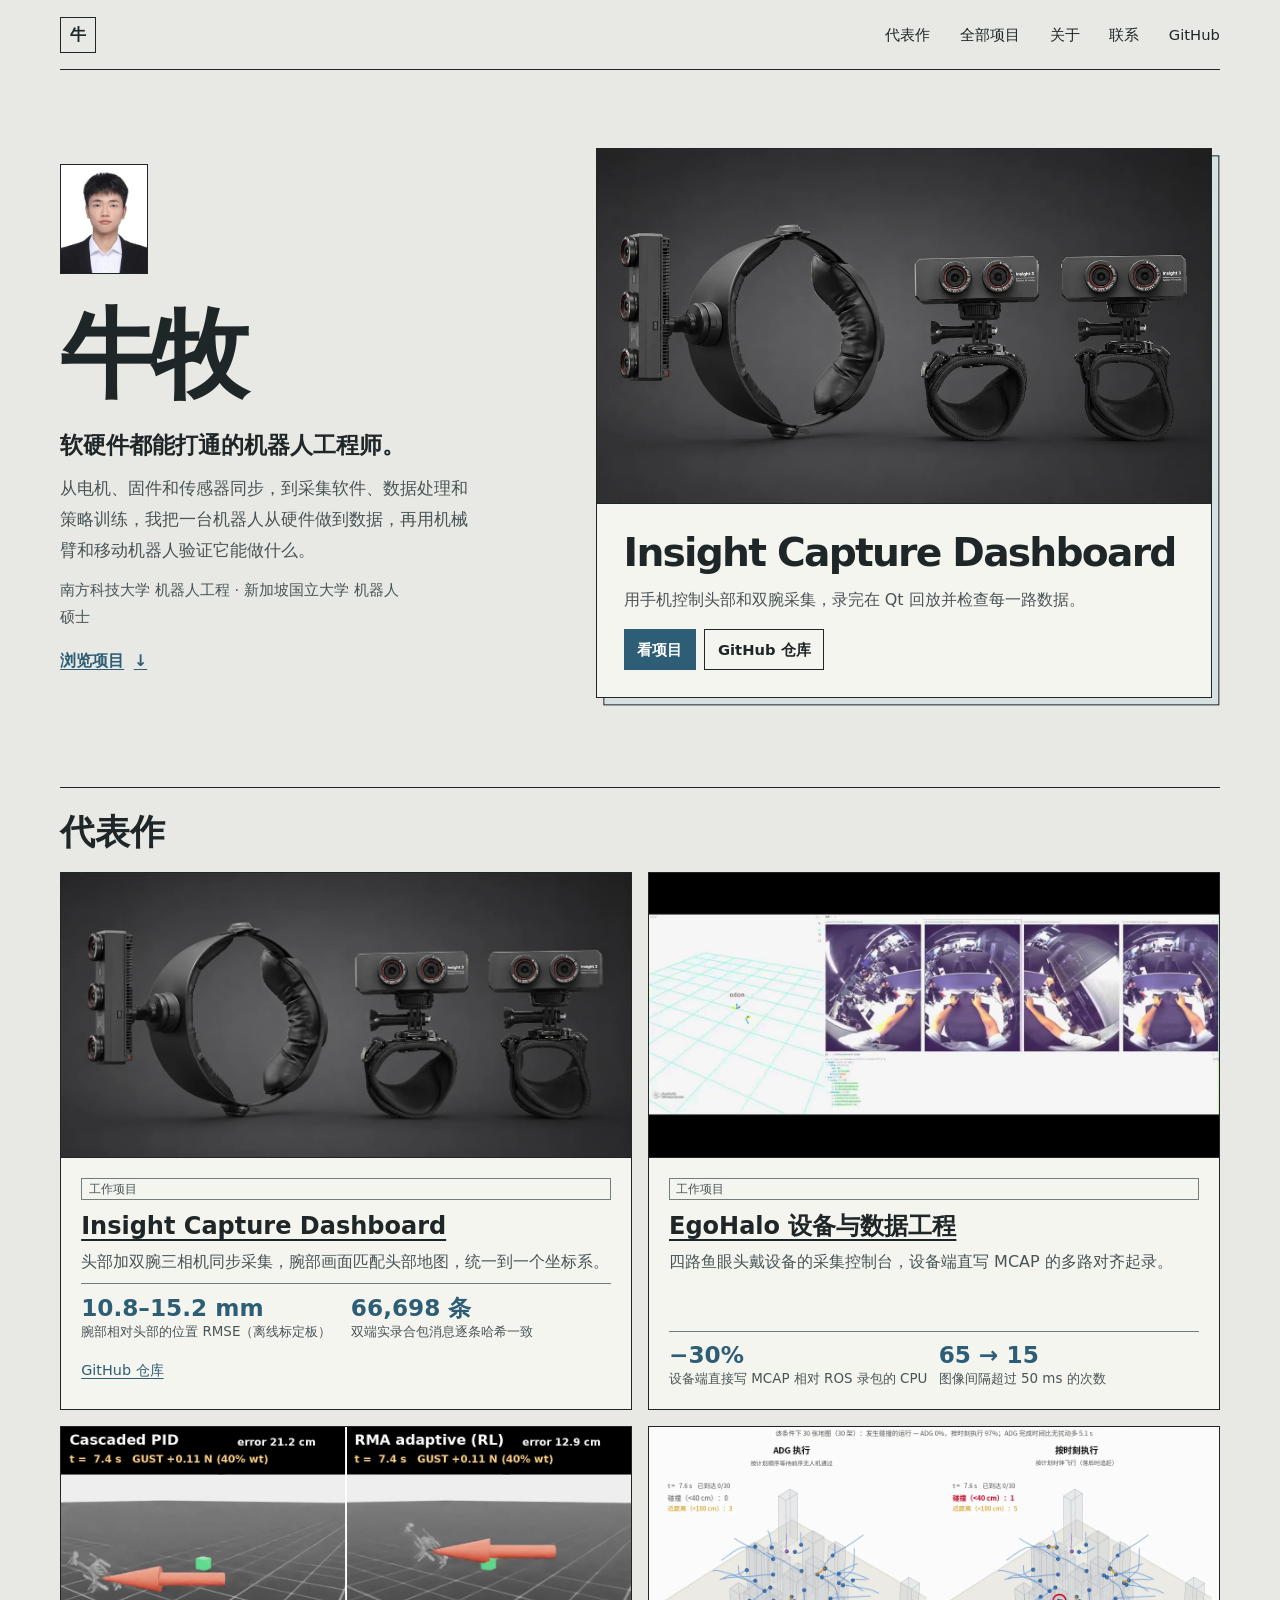
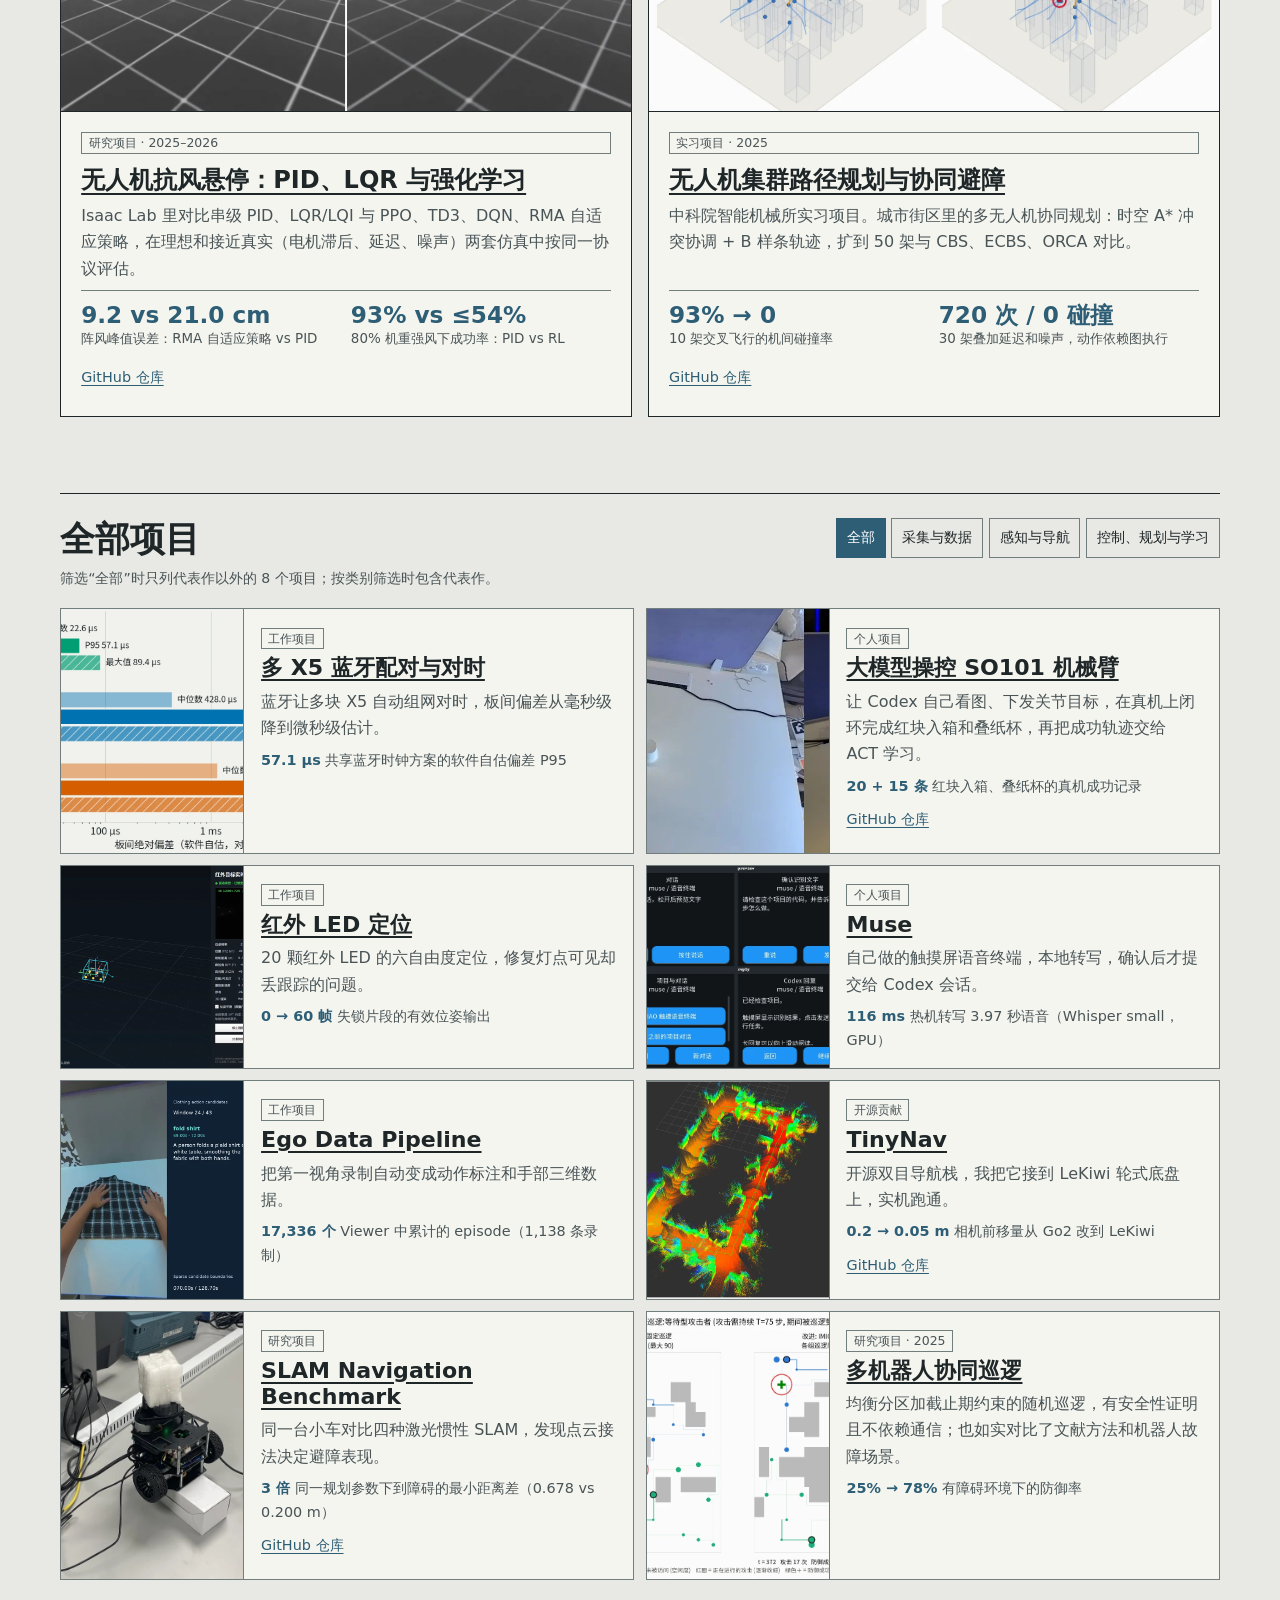
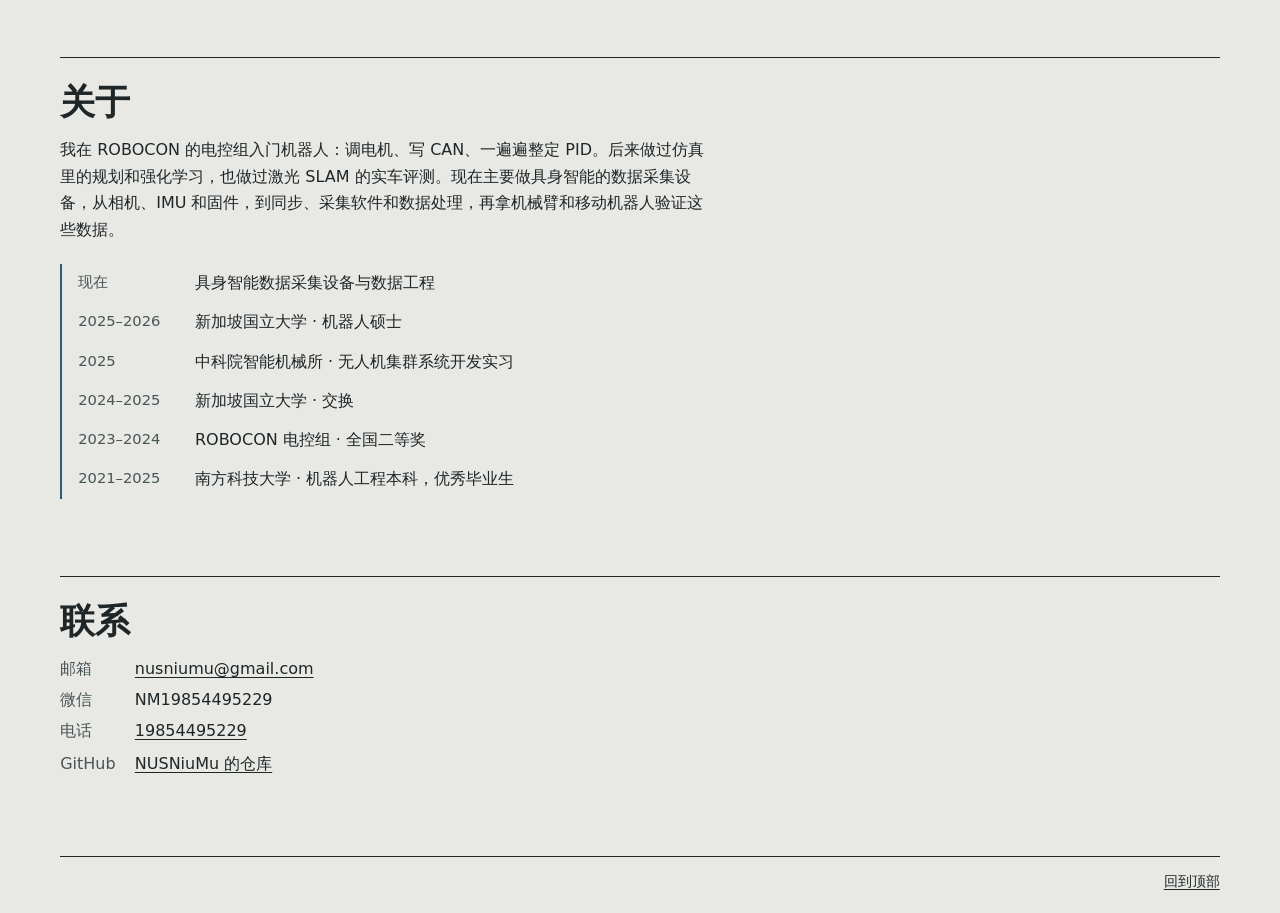
==== commit ef566b2f: "RL page: project-style prose with paper-style figures; feature Insight and EgoHalo first Co-Authored" ====
--- a/index.html
+++ b/index.html
@@ -62,6 +62,26 @@
         <h2 id="featured-title">代表作</h2>
         <ul class="featured-list" role="list">
           <li class="featured-item">
+            <img src="assets/project-media/insight-wearable-kit.webp" width="1200" height="676" alt="Insight 头部采集设备及两台腕部相机" loading="lazy" decoding="async">
+            <div class="featured-copy">
+              <p class="tag">工作项目</p>
+              <h3 lang="en"><a class="card-link" href="projects/insight-capture/">Insight Capture Dashboard</a></h3>
+              <p>头部加双腕三相机同步采集，腕部画面匹配头部地图，统一到一个坐标系。</p>
+              <dl class="card-metrics"><div><dt>腕部相对头部的位置 RMSE（离线标定板）</dt><dd>10.8–15.2 mm</dd></div><div><dt>双端实录合包消息逐条哈希一致</dt><dd>66,698 条</dd></div></dl>
+              <a class="repo-link" href="https://github.com/NUSNiuMu/insight-capture-dashboard" aria-label="GitHub 仓库：Insight Capture Dashboard">GitHub 仓库</a>
+            </div>
+          </li>
+          <li class="featured-item">
+            <img src="assets/insight-v1/insight-egohalo-four-view.webp" width="1280" height="720" alt="EgoHalo 的四路实机相机与位姿" loading="lazy" decoding="async">
+            <div class="featured-copy">
+              <p class="tag">工作项目</p>
+              <h3><a class="card-link" href="projects/egohalo/">EgoHalo 设备与数据工程</a></h3>
+              <p>四路鱼眼头戴设备的采集控制台，设备端直写 MCAP 的多路对齐起录。</p>
+              <dl class="card-metrics"><div><dt>设备端直接写 MCAP 相对 ROS 录包的 CPU</dt><dd>−30%</dd></div><div><dt>图像间隔超过 50 ms 的次数</dt><dd>65 → 15</dd></div></dl>
+              
+            </div>
+          </li>
+          <li class="featured-item">
             <img src="assets/project-media/hover-v2-poster.webp" width="1280" height="640" alt="仿真中两架四旋翼在同一阵风下悬停，左为串级 PID，右为 RMA 自适应策略" loading="lazy" decoding="async">
             <div class="featured-copy">
               <p class="tag">研究项目 · 2025–2026</p>
@@ -79,26 +99,6 @@
               <p>中科院智能机械所实习项目。城市街区里的多无人机协同规划：时空 A* 冲突协调 + B 样条轨迹，扩到 50 架与 CBS、ECBS、ORCA 对比。</p>
               <dl class="card-metrics"><div><dt>10 架交叉飞行的机间碰撞率</dt><dd>93% → 0</dd></div><div><dt>30 架叠加延迟和噪声，动作依赖图执行</dt><dd>720 次 / 0 碰撞</dd></div></dl>
               <a class="repo-link" href="https://github.com/NUSNiuMu/UE5-Drone-Swarm" aria-label="GitHub 仓库：无人机集群路径规划与协同避障">GitHub 仓库</a>
-            </div>
-          </li>
-          <li class="featured-item">
-            <img src="assets/project-media/x5-sync-method-compare.webp" width="1440" height="704" alt="NTP 与共享蓝牙时钟两种对时方法的偏差对比图" loading="lazy" decoding="async">
-            <div class="featured-copy">
-              <p class="tag">工作项目</p>
-              <h3><a class="card-link" href="projects/multi-x5-time-sync/">多 X5 蓝牙配对与对时</a></h3>
-              <p>蓝牙让多块 X5 自动组网对时，板间偏差从毫秒级降到微秒级估计。</p>
-              <dl class="card-metrics"><div><dt>共享蓝牙时钟方案的软件自估偏差 P95</dt><dd>57.1 µs</dd></div><div><dt>相对蓝牙 PAN 上 NTP 的 4–6 ms</dt><dd>1/70–1/110</dd></div></dl>
-              
-            </div>
-          </li>
-          <li class="featured-item">
-            <img src="assets/project-media/so101-cup-dual.webp" width="1078" height="480" alt="Codex 控制机械臂叠纸杯的双路画面" loading="lazy" decoding="async">
-            <div class="featured-copy">
-              <p class="tag">个人项目</p>
-              <h3><a class="card-link" href="projects/so101-lerobot/">大模型操控 SO101 机械臂</a></h3>
-              <p>让 Codex 自己看图、下发关节目标，在真机上闭环完成红块入箱和叠纸杯，再把成功轨迹交给 ACT 学习。</p>
-              <dl class="card-metrics"><div><dt>红块入箱、叠纸杯的真机成功记录</dt><dd>20 + 15 条</dd></div><div><dt>机械臂真正在动的时间占比</dt><dd>3.5–8.3%</dd></div></dl>
-              <a class="repo-link" href="https://github.com/NUSNiuMu/so101-lerobot-closed-loop" aria-label="GitHub 仓库：大模型操控 SO101 机械臂">GitHub 仓库</a>
             </div>
           </li>
         </ul>
@@ -118,7 +118,7 @@
         </div>
         <p class="archive-note">筛选“全部”时只列代表作以外的 8 个项目；按类别筛选时包含代表作。</p>
         <ul class="project-list" id="project-list" role="list">
-          <li class="archive-item" data-category="data">
+          <li class="archive-item" data-category="data" data-featured="true" hidden>
             <article>
               <img class="archive-image kit-thumb" src="assets/project-media/insight-wearable-kit.webp" width="1200" height="676" alt="Insight 头部采集设备及两台腕部相机" loading="lazy" decoding="async">
               <div class="archive-copy">
@@ -151,7 +151,7 @@
                 <a class="repo-link" href="https://github.com/NUSNiuMu/UE5-Drone-Swarm" aria-label="GitHub 仓库：无人机集群路径规划与协同避障">GitHub 仓库</a>
               </div>
             </article></li>
-          <li class="archive-item" data-category="data" data-featured="true" hidden>
+          <li class="archive-item" data-category="data">
             <article>
               <img class="archive-image" src="assets/project-media/x5-sync-method-compare.webp" width="1440" height="704" alt="NTP 与共享蓝牙时钟两种对时方法的偏差对比图" loading="lazy" decoding="async">
               <div class="archive-copy">
@@ -161,7 +161,7 @@
                 <p class="card-metric"><strong>57.1 µs</strong> 共享蓝牙时钟方案的软件自估偏差 P95</p>
               </div>
             </article></li>
-          <li class="archive-item" data-category="control" data-featured="true" hidden>
+          <li class="archive-item" data-category="control">
             <article>
               <img class="archive-image" src="assets/project-media/so101-cup-dual.webp" width="1078" height="480" alt="Codex 控制机械臂叠纸杯的双路画面" loading="lazy" decoding="async">
               <div class="archive-copy">
@@ -202,7 +202,7 @@
                 <p class="card-metric"><strong>17,336 个</strong> Viewer 中累计的 episode（1,138 条录制）</p>
               </div>
             </article></li>
-          <li class="archive-item" data-category="data">
+          <li class="archive-item" data-category="data" data-featured="true" hidden>
             <article>
               <img class="archive-image" src="assets/insight-v1/insight-egohalo-four-view.webp" width="1280" height="720" alt="EgoHalo 的四路实机相机与位姿" loading="lazy" decoding="async">
               <div class="archive-copy">
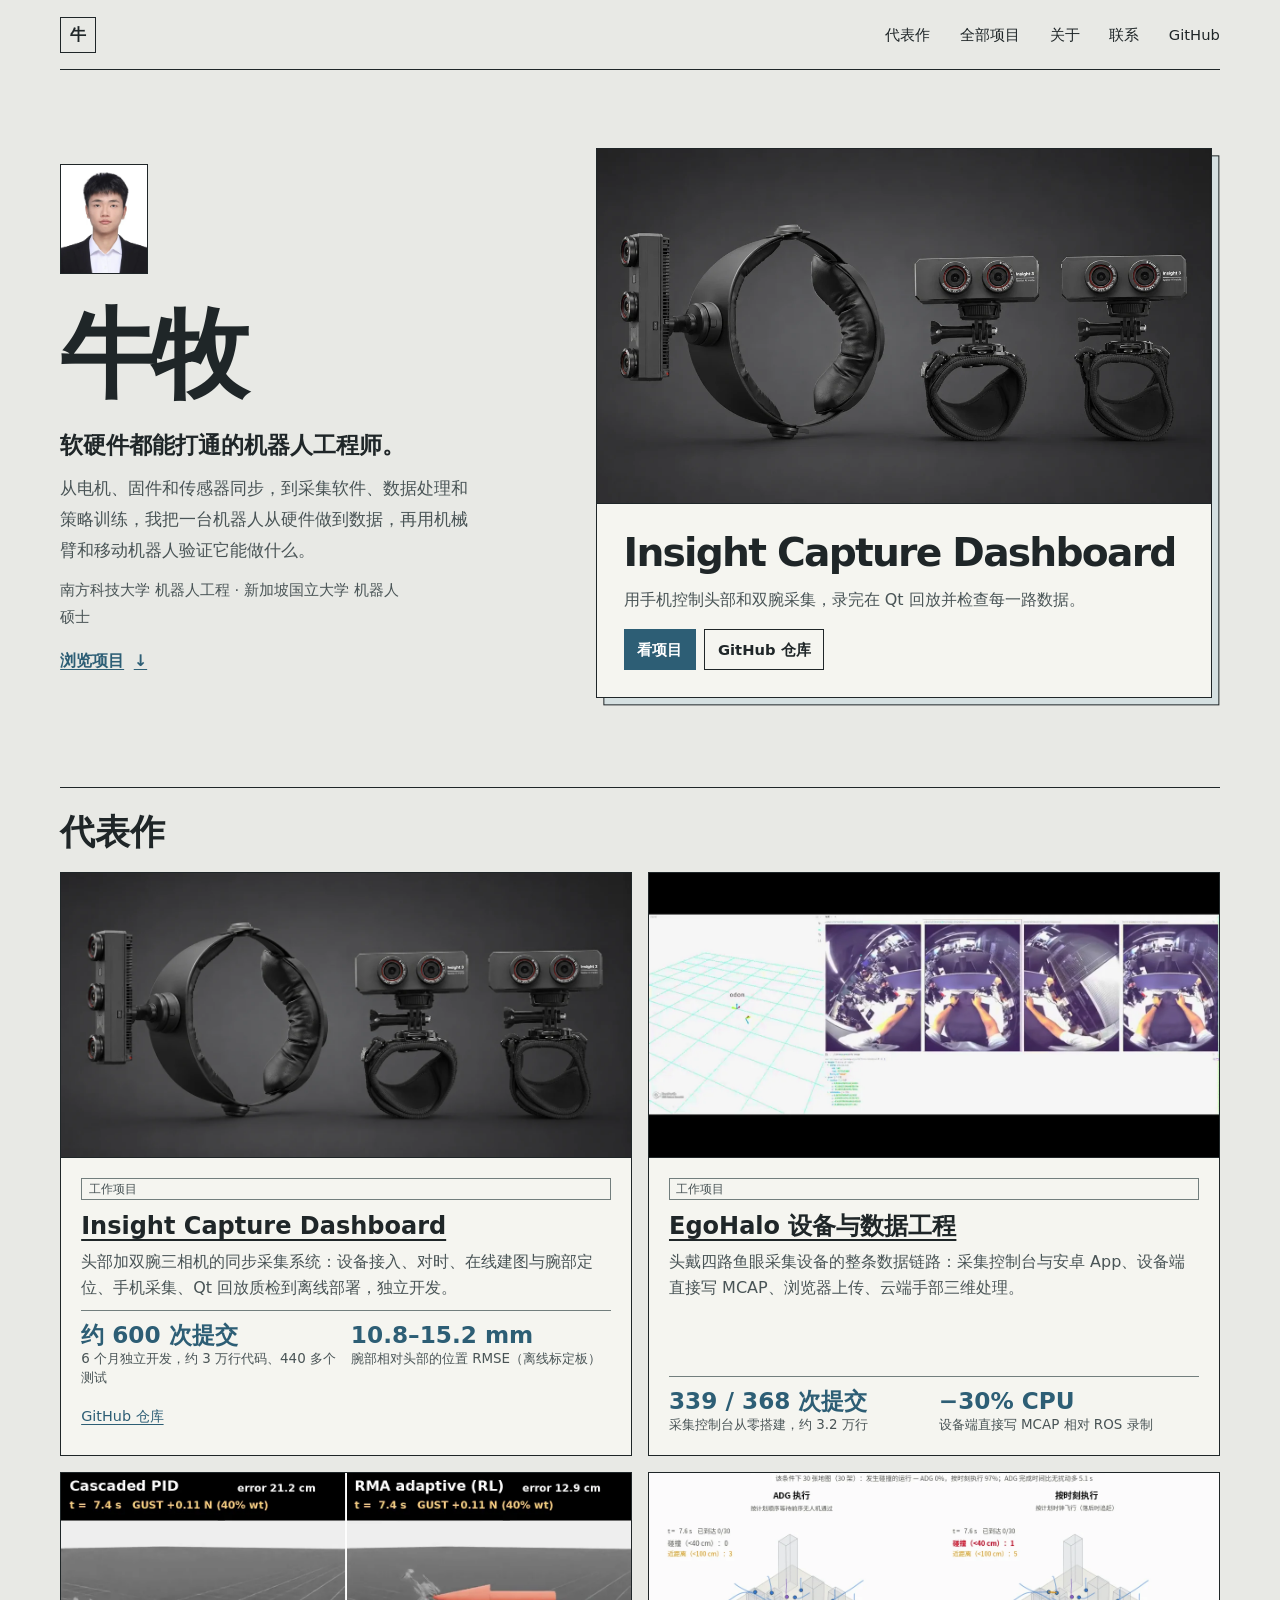
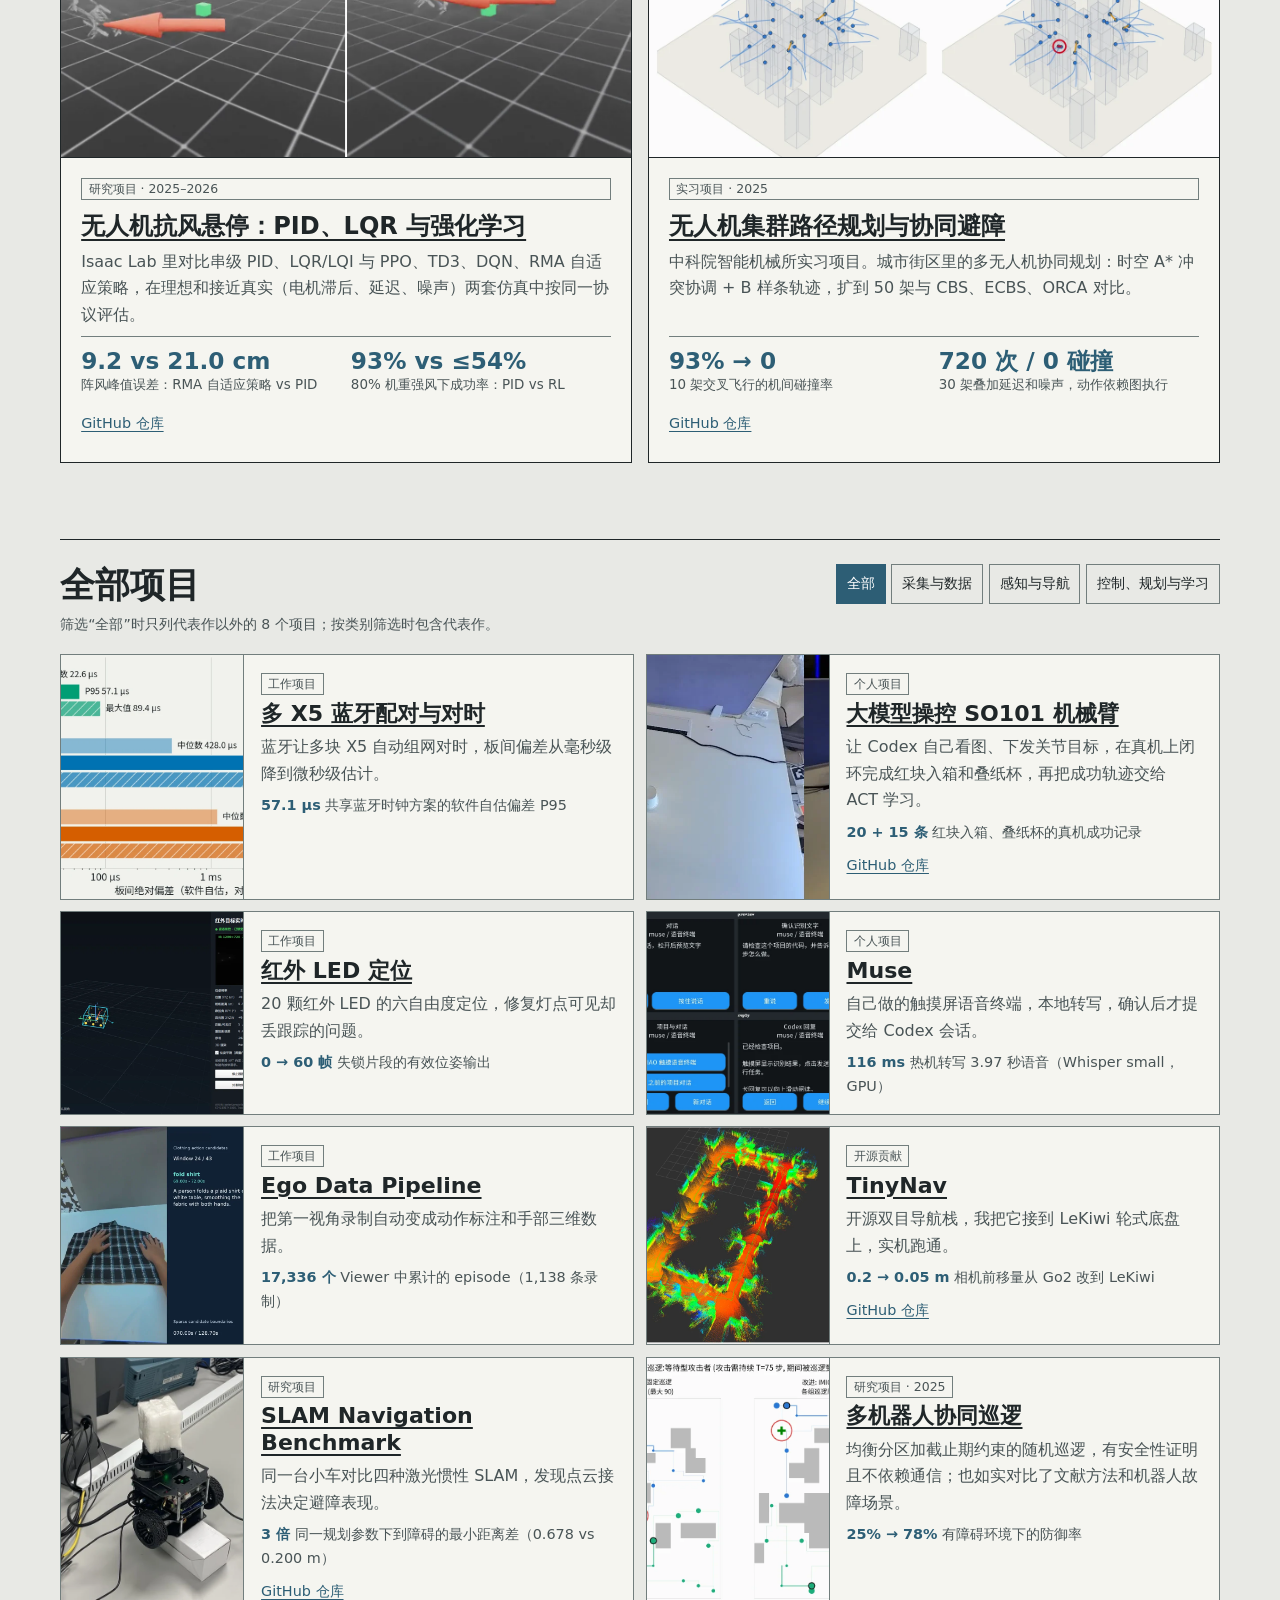
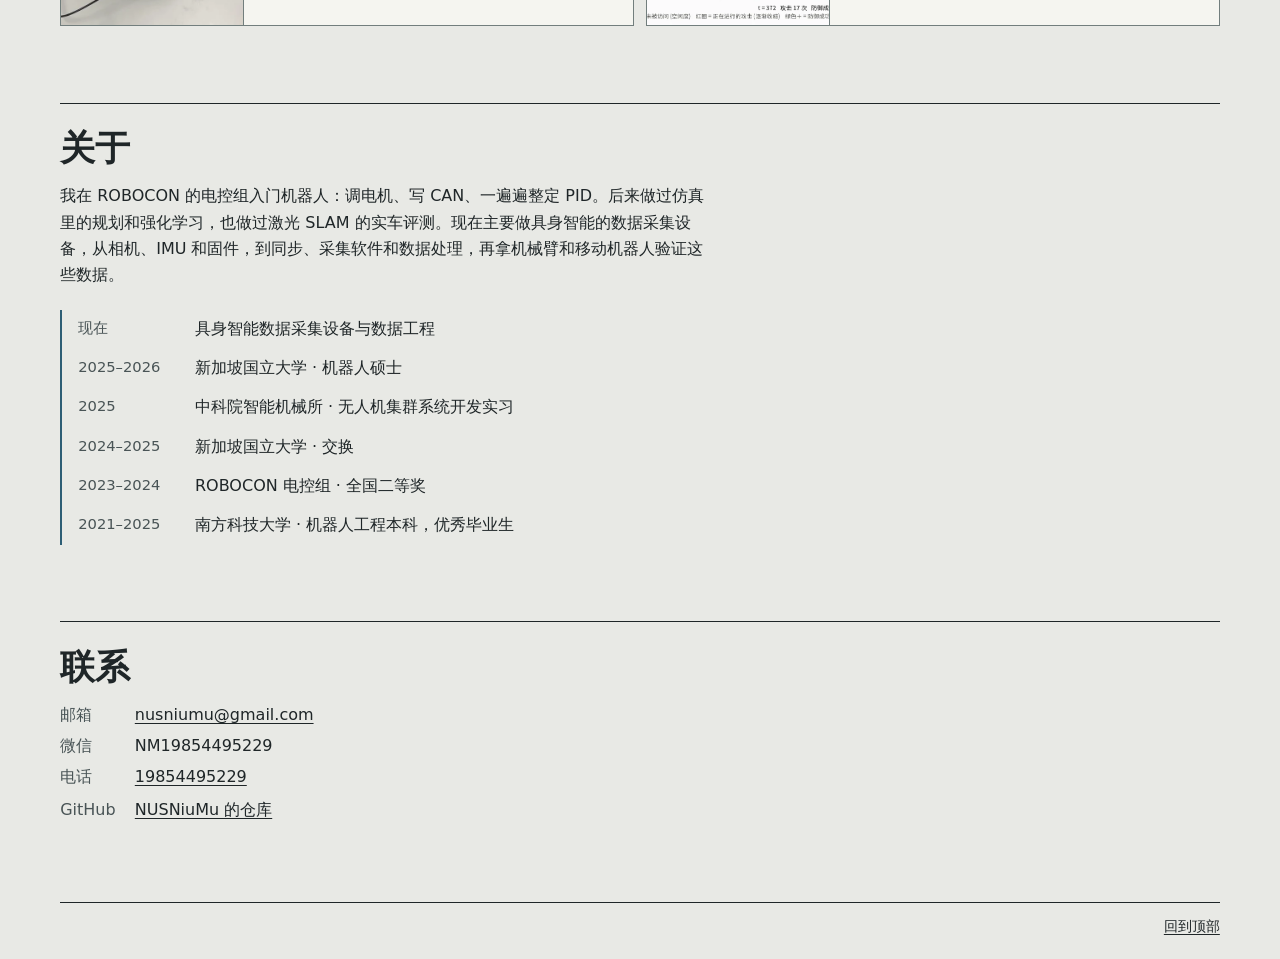
==== commit f1360e8b: "Insight and EgoHalo pages: full-system overviews with architecture figures - Insight: system and loc" ====
--- a/index.html
+++ b/index.html
@@ -66,8 +66,8 @@
             <div class="featured-copy">
               <p class="tag">工作项目</p>
               <h3 lang="en"><a class="card-link" href="projects/insight-capture/">Insight Capture Dashboard</a></h3>
-              <p>头部加双腕三相机同步采集，腕部画面匹配头部地图，统一到一个坐标系。</p>
-              <dl class="card-metrics"><div><dt>腕部相对头部的位置 RMSE（离线标定板）</dt><dd>10.8–15.2 mm</dd></div><div><dt>双端实录合包消息逐条哈希一致</dt><dd>66,698 条</dd></div></dl>
+              <p>头部加双腕三相机的同步采集系统：设备接入、对时、在线建图与腕部定位、手机采集、Qt 回放质检到离线部署，独立开发。</p>
+              <dl class="card-metrics"><div><dt>6 个月独立开发，约 3 万行代码、440 多个测试</dt><dd>约 600 次提交</dd></div><div><dt>腕部相对头部的位置 RMSE（离线标定板）</dt><dd>10.8–15.2 mm</dd></div></dl>
               <a class="repo-link" href="https://github.com/NUSNiuMu/insight-capture-dashboard" aria-label="GitHub 仓库：Insight Capture Dashboard">GitHub 仓库</a>
             </div>
           </li>
@@ -76,8 +76,8 @@
             <div class="featured-copy">
               <p class="tag">工作项目</p>
               <h3><a class="card-link" href="projects/egohalo/">EgoHalo 设备与数据工程</a></h3>
-              <p>四路鱼眼头戴设备的采集控制台，设备端直写 MCAP 的多路对齐起录。</p>
-              <dl class="card-metrics"><div><dt>设备端直接写 MCAP 相对 ROS 录包的 CPU</dt><dd>−30%</dd></div><div><dt>图像间隔超过 50 ms 的次数</dt><dd>65 → 15</dd></div></dl>
+              <p>头戴四路鱼眼采集设备的整条数据链路：采集控制台与安卓 App、设备端直接写 MCAP、浏览器上传、云端手部三维处理。</p>
+              <dl class="card-metrics"><div><dt>采集控制台从零搭建，约 3.2 万行</dt><dd>339 / 368 次提交</dd></div><div><dt>设备端直接写 MCAP 相对 ROS 录制</dt><dd>−30% CPU</dd></div></dl>
               
             </div>
           </li>
@@ -124,8 +124,8 @@
               <div class="archive-copy">
                 <p class="tag">工作项目</p>
                 <h3 lang="en"><a href="projects/insight-capture/">Insight Capture Dashboard</a></h3>
-                <p>头部加双腕三相机同步采集，腕部画面匹配头部地图，统一到一个坐标系。</p>
-                <p class="card-metric"><strong>10.8–15.2 mm</strong> 腕部相对头部的位置 RMSE（离线标定板）</p>
+                <p>头部加双腕三相机的同步采集系统：设备接入、对时、在线建图与腕部定位、手机采集、Qt 回放质检到离线部署，独立开发。</p>
+                <p class="card-metric"><strong>约 600 次提交</strong> 6 个月独立开发，约 3 万行代码、440 多个测试</p>
                 <a class="repo-link" href="https://github.com/NUSNiuMu/insight-capture-dashboard" aria-label="GitHub 仓库：Insight Capture Dashboard">GitHub 仓库</a>
               </div>
             </article></li>
@@ -208,8 +208,8 @@
               <div class="archive-copy">
                 <p class="tag">工作项目</p>
                 <h3><a href="projects/egohalo/">EgoHalo 设备与数据工程</a></h3>
-                <p>四路鱼眼头戴设备的采集控制台，设备端直写 MCAP 的多路对齐起录。</p>
-                <p class="card-metric"><strong>−30%</strong> 设备端直接写 MCAP 相对 ROS 录包的 CPU</p>
+                <p>头戴四路鱼眼采集设备的整条数据链路：采集控制台与安卓 App、设备端直接写 MCAP、浏览器上传、云端手部三维处理。</p>
+                <p class="card-metric"><strong>339 / 368 次提交</strong> 采集控制台从零搭建，约 3.2 万行</p>
               </div>
             </article></li>
           <li class="archive-item" data-category="navigation">
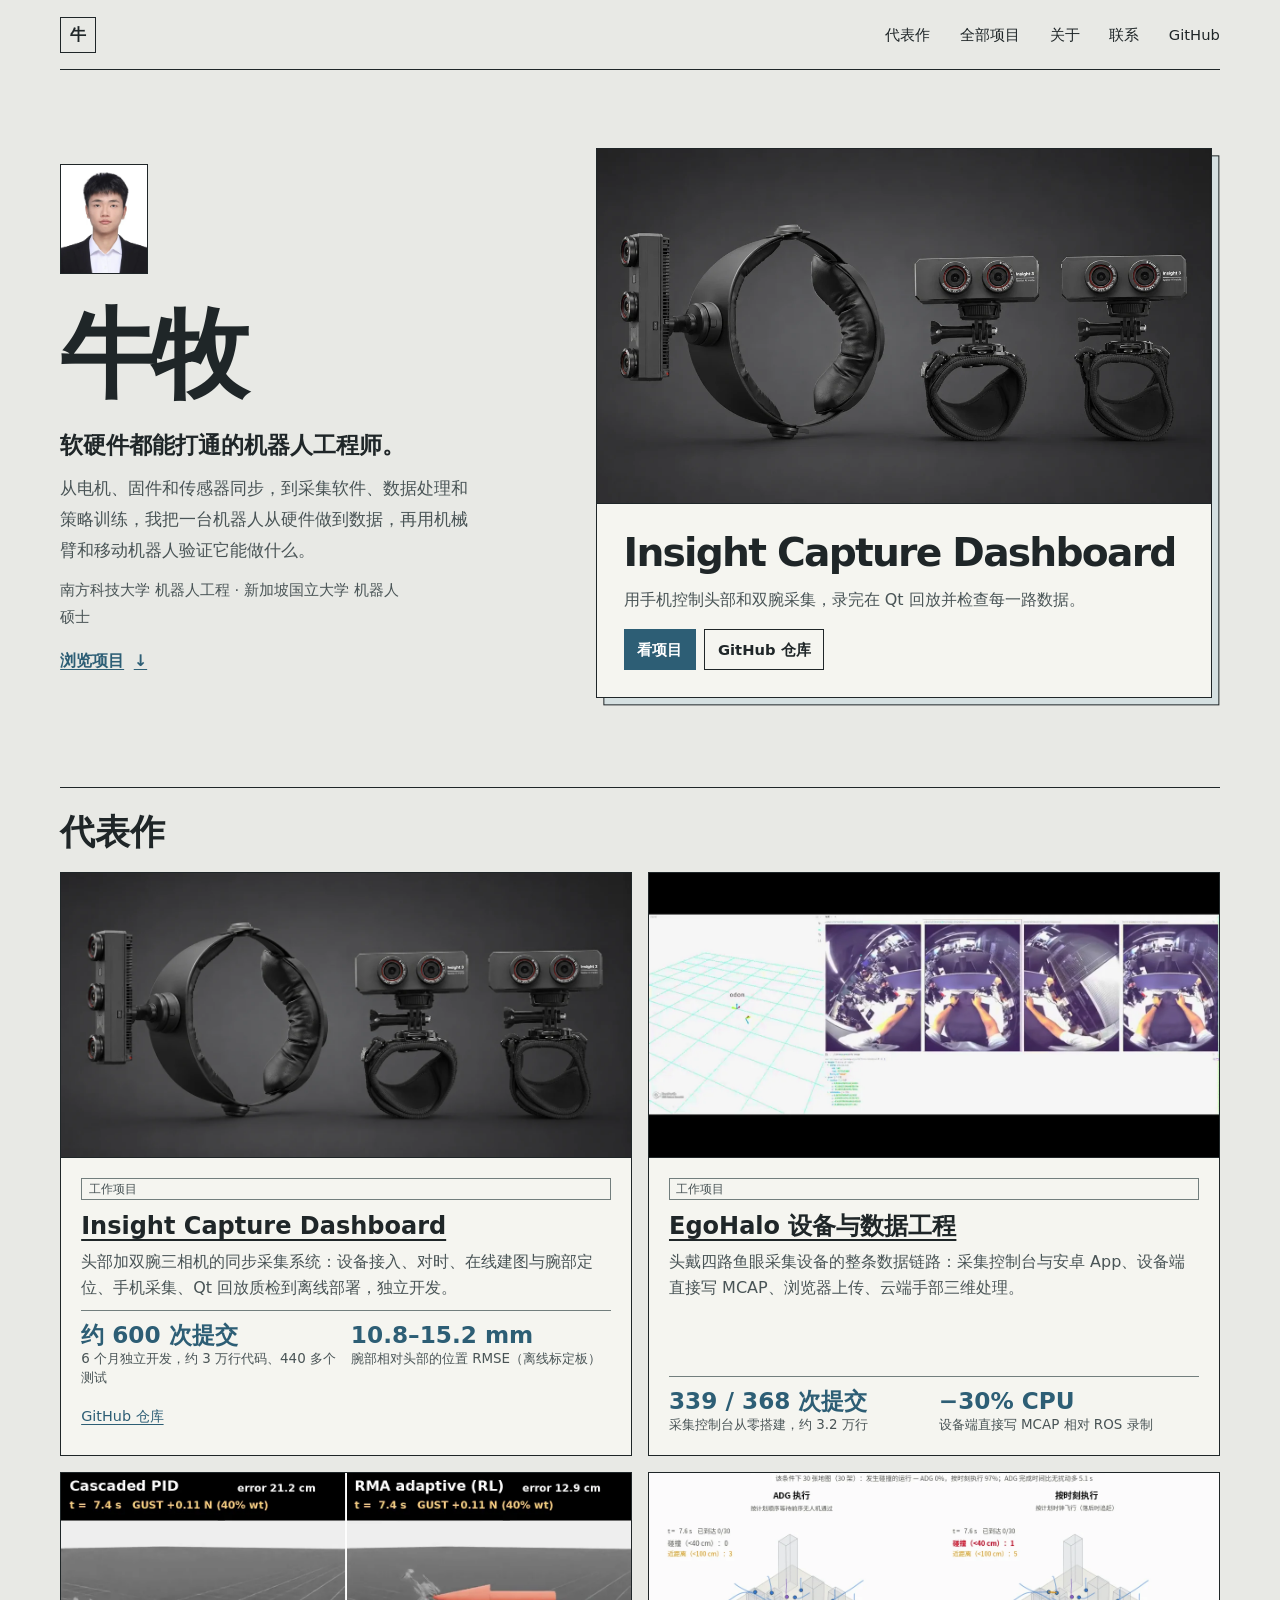
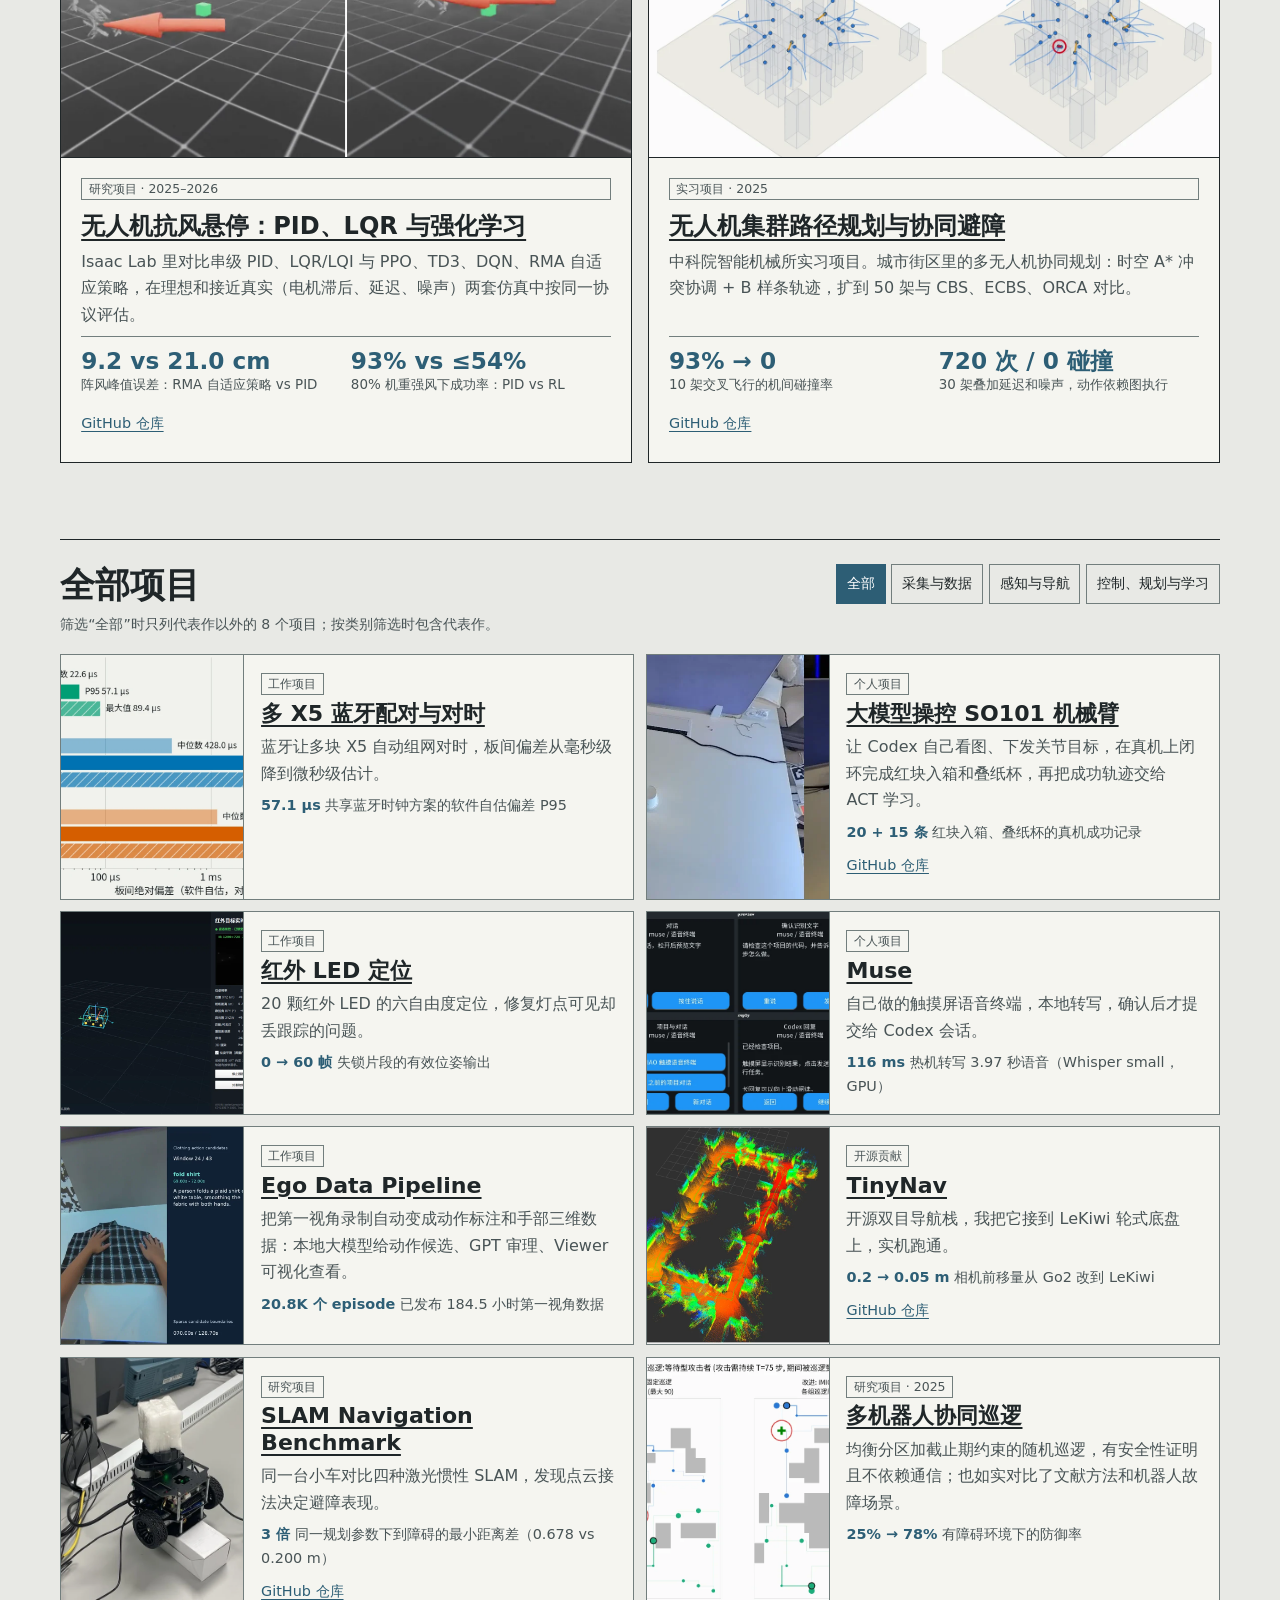
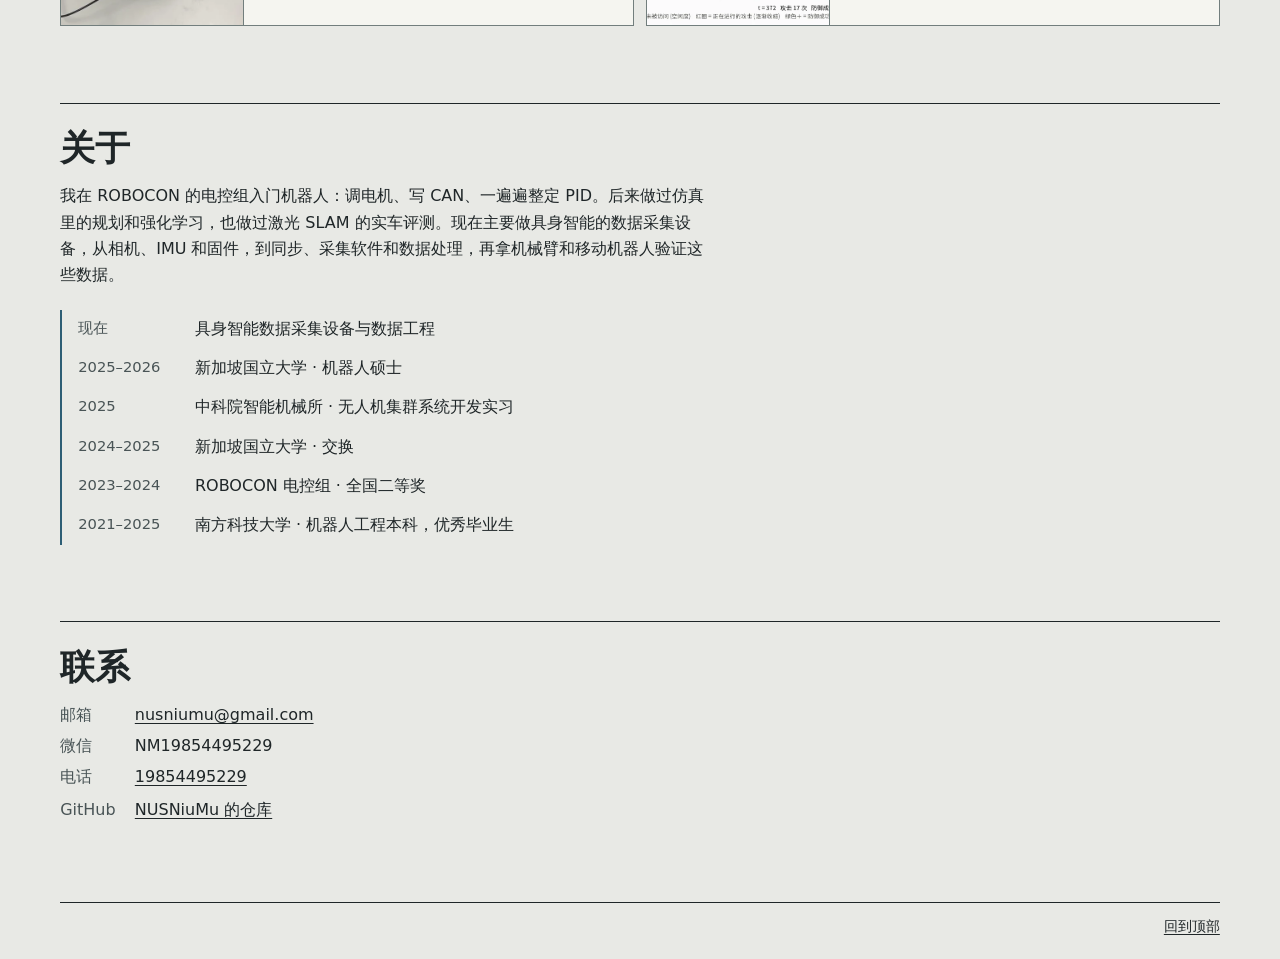
==== commit cda2eb0c: "Ego Data Pipeline: before/after with Viewer captures, GPT review tokens per minute Co-Authored-By: C" ====
--- a/index.html
+++ b/index.html
@@ -198,8 +198,8 @@
               <div class="archive-copy">
                 <p class="tag">工作项目</p>
                 <h3 lang="en"><a href="projects/ego-data-pipeline/">Ego Data Pipeline</a></h3>
-                <p>把第一视角录制自动变成动作标注和手部三维数据。</p>
-                <p class="card-metric"><strong>17,336 个</strong> Viewer 中累计的 episode（1,138 条录制）</p>
+                <p>把第一视角录制自动变成动作标注和手部三维数据：本地大模型给动作候选、GPT 审理、Viewer 可视化查看。</p>
+                <p class="card-metric"><strong>20.8K 个 episode</strong> 已发布 184.5 小时第一视角数据</p>
               </div>
             </article></li>
           <li class="archive-item" data-category="data" data-featured="true" hidden>
